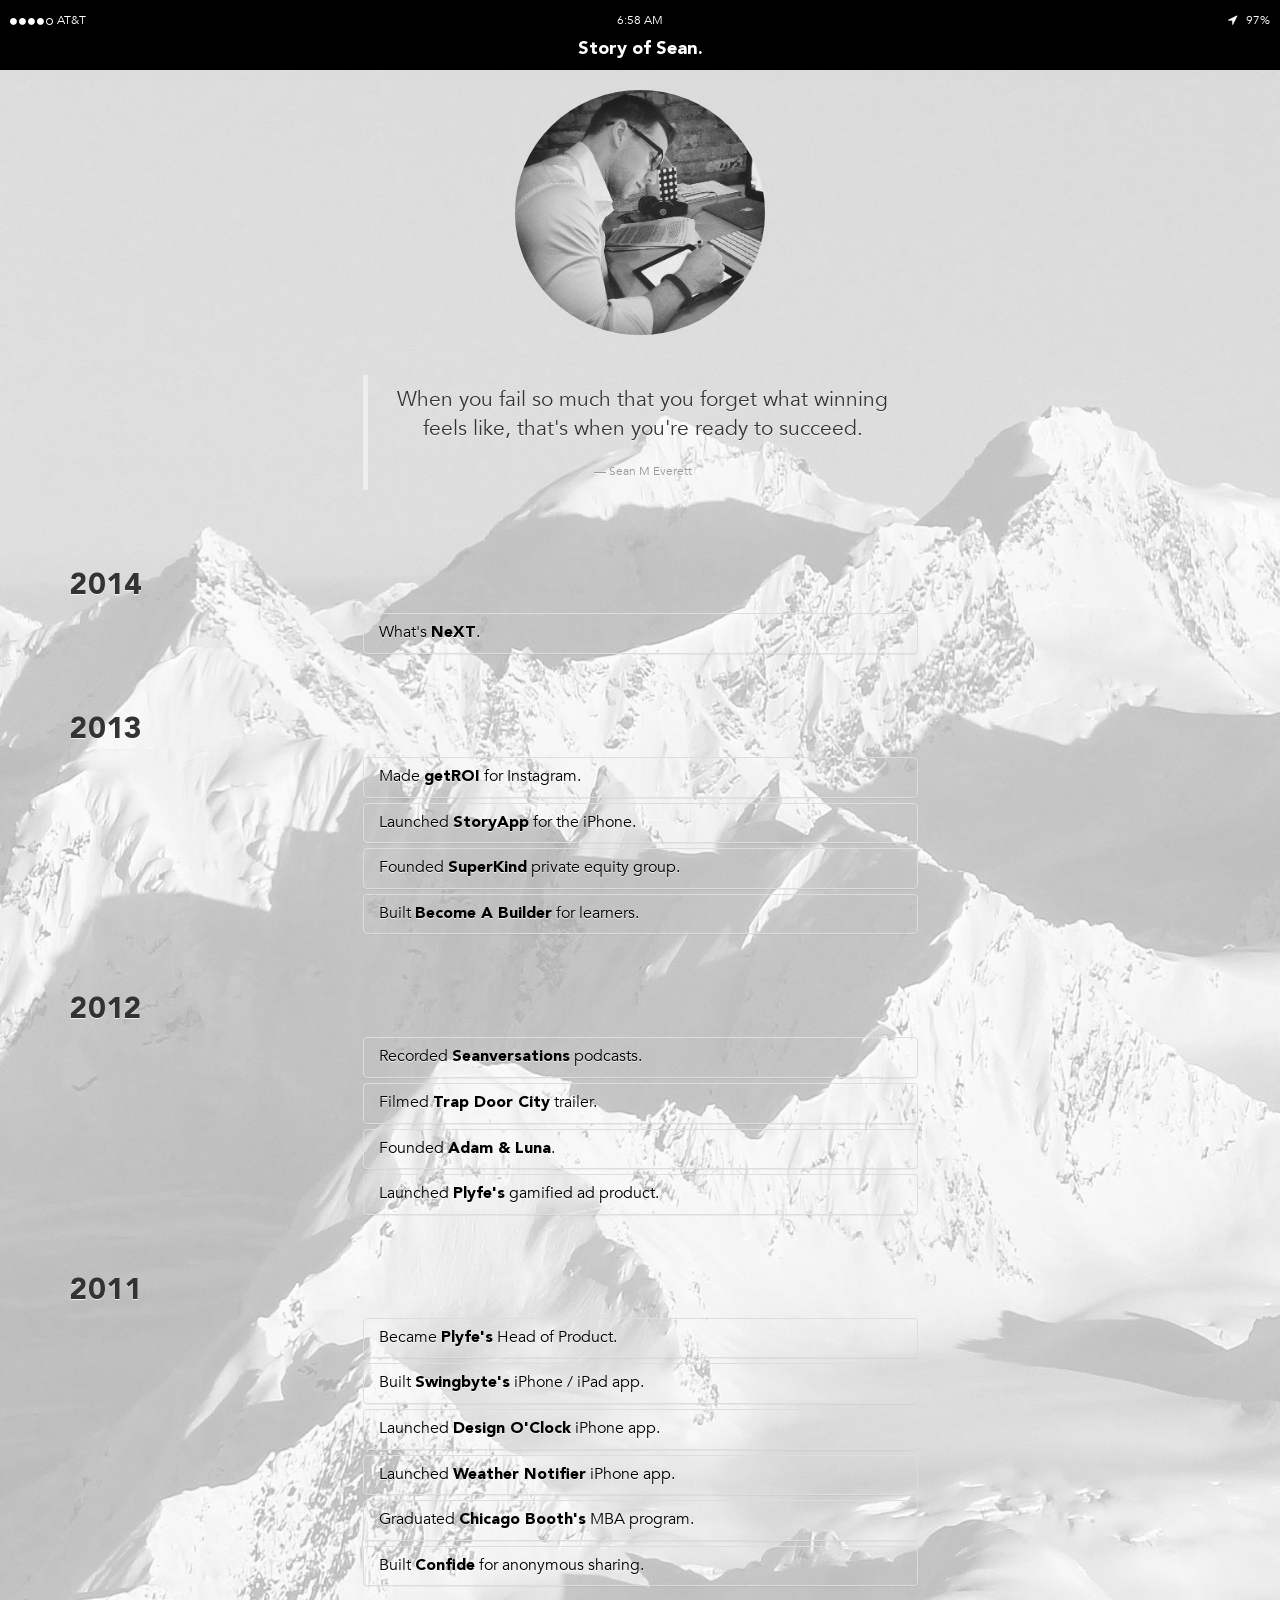
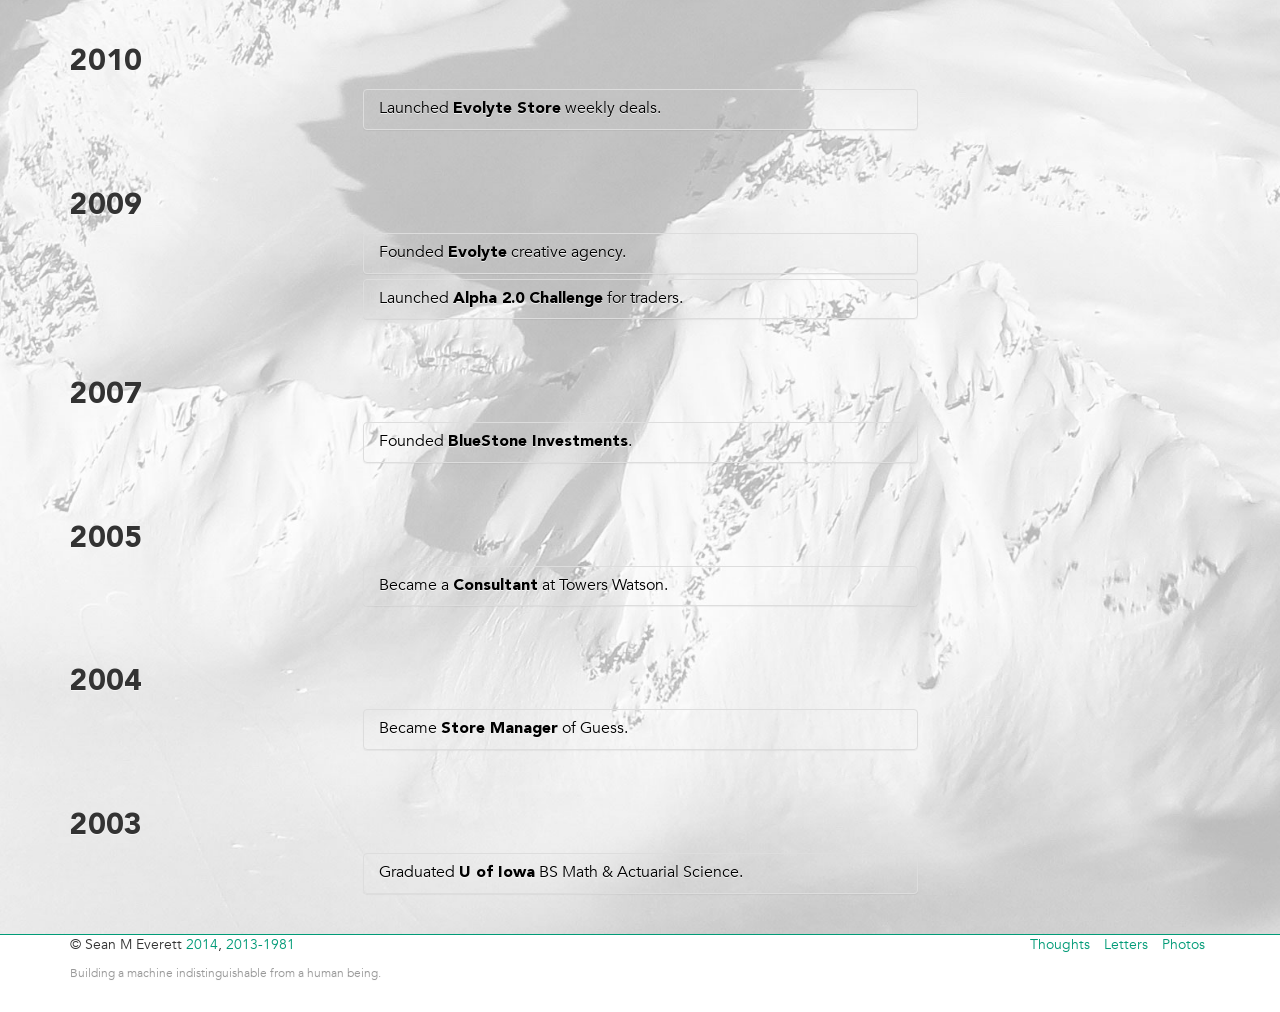
==== index.html @ 0ca2534e "removing status bar when viewed from phones" ====
<!DOCTYPE html>
<html lang="en">
  <head>
    <meta charset="utf-8">
    <meta http-equiv="X-UA-Compatible" content="IE=edge">
    <meta name="viewport" content="width=device-width, initial-scale=1.0">
    <meta name="description" content="Sean M Everett is a protector fighting for the equality of all living things, building a machine indistinguishable from a human being. More practically, he has founded 4 companies, built 4 iPhone apps, multiple web apps and is a user experienced-obsessed founder and product manager.">
    <meta name="author" content="Sean M Everett">
    <link rel="shortcut icon" href="ico/favicon.ico">

    <title>Sean M Everett | Building A Machine Indistinguishable From A Human Being</title>

    <!-- CSS
    ================================================== -->
    <link href="css/bootstrap.min.css" rel="stylesheet">
    <link href="css/seanmeverett.css" rel="stylesheet">
    <link href="css/font-awesome.min.css" rel="stylesheet">

    <!-- HTML5 shim and Respond.js IE8 support of HTML5 elements and media queries -->
    <!--[if lt IE 9]>
      <script src="https://oss.maxcdn.com/libs/html5shiv/3.7.0/html5shiv.js"></script>
      <script src="https://oss.maxcdn.com/libs/respond.js/1.3.0/respond.min.js"></script>
    <![endif]-->
  </head>

    <body onload="updateClock(); setInterval('updateClock()', 10000 )">
    <div class="background">

     <!-- STATUS BAR
      ================================================== -->
      <div class="hidden-xs status-bar">
        <div class="row">
          <div class="col-xs-4 text-left">
            <span class="tiny"><i class="fa fa-circle"></i> <i class="fa fa-circle"></i> <i class="fa fa-circle"></i> <i class="fa fa-circle"></i> <i class="fa fa-circle-o"></i></span> <span class="small">AT&T</span>
          </div>
          <div class="col-xs-4 text-center">
            <span id="clock" class="small">&nbsp;</span>
          </div>
          <div class="col-xs-4 text-right">
            <span class="small"><i class="fa fa-location-arrow"></i> &nbsp 97%</span>
          </div>
        </div>
        <div class="row">
          <div class="col-xs-12 text-center">
            <h4 class="heavy">Story of Sean.</h4>
          </div>
        </div>
      </div>


      <div class="container">


        <!-- CONTENT
        ================================================== -->
        <div class="hero">
          <div class="row">
            <div class="col-md-6 col-md-offset-3">
              <div class="text-center">
                <div class="pulse">
                  <img class="center img-circle" src="img/seanmeverett.jpg" width="250">
                </div>
                <br><br>
                <blockquote><p class="lead">When you fail so much that you forget what winning feels like, that's when you're ready to succeed.</p><small><cite title="Source Title">Sean M Everett</cite></small></blockquote>
              </div>  <!-- center -->
            </div>  <!-- col -->
          </div>  <!-- row -->
        </div>  <!-- hero -->

        <div class="row">
          <div class="col-md-12">
            <h2 class="heavy">2014</h2>
          </div>
          <div class="col-md-6 col-md-offset-3">
            <div class="panel-group" id="accordion">
              <div class="panel panel-default">
                <div class="panel-heading">
                  <h4 class="panel-title">
                    <a data-toggle="collapse" data-parent="#accordion" href="#2014-1">
                      What's <span class="heavy">NeXT</span>.
                    </a>
                  </h4>
                </div>
                <div id="2014-1" class="panel-collapse collapse">
                  <div class="panel-body">
                    <p>Stay tuned, the revolution just may be televised.</p>
                  </div>
                </div>
              </div>
            </div>  <!-- panel-group -->
          </div>  <!-- col -->
        </div>  <!-- row -->

        <br><br>

        <div class="row">
          <div class="col-md-12">
            <h2 class="heavy">2013</h2>
          </div>
          <div class="col-md-6 col-md-offset-3">
            <div class="panel-group" id="accordion">

              <div class="panel panel-default">
                <div class="panel-heading">
                  <h4 class="panel-title">
                    <a data-toggle="collapse" data-parent="#accordion" href="#2013-1">
                      Made <span class="heavy">getROI</span> for Instagram.
                    </a>
                  </h4>
                </div>
                <div id="2013-1" class="panel-collapse collapse">
                  <div class="panel-body">
                    <p>Based on Gary Vaynerchuck's marketing-in-context philosophy, use the power of Instagram to find customers for your product. Search one of your product's keywords to find potential customers with the same interests and chat them up in the comments.</p>
                    <p><a class="btn btn-primary" href="http://seanmeverett.com/getROI" role="button">Try getROI &raquo;</a></p>
                  </div>
                </div>  <!-- panel-collapse -->
              </div>  <!-- panel-default -->

              <div class="panel panel-default">
                <div class="panel-heading">
                  <h4 class="panel-title">
                    <a data-toggle="collapse" data-parent="#accordion" href="#2013-2">
                      Launched <span class="heavy">StoryApp</span> for the iPhone.
                    </a>
                  </h4>
                </div>
                <div id="2013-2" class="panel-collapse collapse">
                  <div class="panel-body">
                    <p>StoryApp's robotic wooden friend, Kiiy, records your voice over multiple photos and transforms them into an epic video. Kiiy understands your spoken words and your emotion from your tone of voice, automatically hashtagging your story with each word for it to be discovered by others.</p>
                    <p><a class="btn btn-primary" href="http://bit.ly/storyapp" role="button">Download StoryApp &raquo;</a></p>
                  </div>
                </div>  <!-- panel-collapse -->
              </div>  <!-- panel-default -->

              <div class="panel panel-default">
                <div class="panel-heading">
                  <h4 class="panel-title">
                    <a data-toggle="collapse" data-parent="#accordion" href="#2013-3">
                      Founded <span class="heavy">SuperKind</span> private equity group.
                    </a>
                  </h4>
                </div>
                <div id="2013-3" class="panel-collapse collapse">
                  <div class="panel-body">
                    <p>Act SuperKind and experience hope like it's the first time. A private equity group that scales traditionally unscalable businesses by adding technology, entertainment and marketing partnerships to our portfolio companies.</p>
                    <p><a class="btn btn-primary" href="http://superkindgroup.com" role="button">Act SuperKind &raquo;</a></p>
                  </div>
                </div>  <!-- panel-collapse -->
              </div>  <!-- panel-default -->

              <div class="panel panel-default">
                <div class="panel-heading">
                  <h4 class="panel-title">
                    <a data-toggle="collapse" data-parent="#accordion" href="#2013-4">
                      Built <span class="heavy">Become A Builder</span> for learners.
                    </a>
                  </h4>
                </div>
                <div id="2013-4" class="panel-collapse collapse">
                  <div class="panel-body">
                    <p>85-page eBook tutorial to build your idea into a product. I show you how to create the exact same thing that you see on the Become A Builder website. If we have the ability to learn, we have a responsibility to teach.</p>
                    <p><a class="btn btn-primary" href="http://becomeabuilder.com" role="button">Become A Builder &raquo;</a></p>
                  </div>
                </div>  <!-- panel-collapse -->
              </div>  <!-- panel-default -->
            </div>  <!-- panel-group -->
          </div>  <!-- col -->
        </div>  <!-- row -->

        <br><br>

        <div class="row">
          <div class="col-md-12">
            <h2 class="heavy">2012</h2>
          </div>
          <div class="col-md-6 col-md-offset-3">
            <div class="panel-group" id="accordion">
              <div class="panel panel-default">
                <div class="panel-heading">
                  <h4 class="panel-title">
                    <a data-toggle="collapse" data-parent="#accordion" href="#2012-0">
                      Recorded <span class="heavy">Seanversations</span> podcasts.
                    </a>
                  </h4>
                </div>
                <div id="2012-0" class="panel-collapse collapse">
                  <div class="panel-body">
                    <p>A weekly podcast series I recorded for iTunes.</p>
                    <p>Interesting People Interacting with an Intellectual Clown</p>
                    <p>DEFINITION</p>
                    <p>sean-ver-sa-tion | noun</p>
                    <p>a form of interactive, spontaneous communication between two or more people where one is following rules of etiquette and the other throws them out the clown car window</p>
                    <p><a class="btn btn-primary" href="/seanversations.html" role="button">Listen in &raquo;</a></p>
                  </div>
                </div>  <!-- panel-collapse -->
              </div>  <!-- panel-default -->

              <div class="panel panel-default">
                <div class="panel-heading">
                  <h4 class="panel-title">
                    <a data-toggle="collapse" data-parent="#accordion" href="#2012-1">
                      Filmed <span class="heavy">Trap Door City</span> trailer.
                    </a>
                  </h4>
                </div>
                <div id="2012-1" class="panel-collapse collapse">
                  <div class="panel-body">
                    <p>We rented out a hand-built castle in upstate New York, filming the live action trailer of Trap Door City. During Adam and Luna's epic journey, they build and use StoryApp's Kiiy to defeat the evil monster Rakasasha.</p>
                    <p>Currently in post-production digital animation, sound leveling, and color balancing, along with full script writing.</p>
                    <p><a class="btn btn-primary" href="mailto:sean@adamandluna.com" role="button">Contact for Details &raquo;</a></p>
                  </div>
                </div>  <!-- panel-collapse -->
              </div>  <!-- panel-default -->

              <div class="panel panel-default">
                <div class="panel-heading">
                  <h4 class="panel-title">
                    <a data-toggle="collapse" data-parent="#accordion" href="#2012-2">
                      Founded <span class="heavy">Adam & Luna</span>.
                    </a>
                  </h4>
                </div>
                <div id="2012-2" class="panel-collapse collapse">
                  <div class="panel-body">
                    <p>We built a family, not a company, including an Ice Age Story Artist, Disney Concept Artist, Carnegie Mellon Robotics Engineer, Badgeville Engineer, and a Wal-Mart Actuary. Our goal is to build incredible products for everyday people with a unifying story at its soul.</p>
                    <p>Software + Hardware + Story</p>
                    <p><a class="btn btn-primary" href="http://adamandluna.com" role="button">Meet Adam & Luna &raquo;</a></p>
                  </div>
                </div>  <!-- panel-collapse -->
              </div>  <!-- panel-default -->

              <div class="panel panel-default">
                <div class="panel-heading">
                  <h4 class="panel-title">
                    <a data-toggle="collapse" data-parent="#accordion" href="#2012-3">
                      Launched <span class="heavy">Plyfe's</span> gamified ad product.
                    </a>
                  </h4>
                </div>
                <div id="2012-3" class="panel-collapse collapse">
                  <div class="panel-body">
                    <p>The place I first met the cofounder of Adam & Luna, we were a $1 million VC-backed web app that gave you points for your social media activity. The points were redeemed for real-world partner prizes like Louis Vuitton, Louboutins, and NYC Broadway Experience.</p>
                    <p><a class="btn btn-primary" href="http://plyfe.com" role="button">Visit Plyfe &raquo;</a></p>
                  </div>
                </div>  <!-- panel-collapse -->
              </div>  <!-- panel-default -->
            </div>  <!-- panel-group -->
          </div>  <!-- col -->
        </div>  <!-- row -->

        <br><br>

        <div class="row">
          <div class="col-md-12">
            <h2 class="heavy">2011</h2>
          </div>
          <div class="col-md-6 col-md-offset-3">
            <div class="panel-group" id="accordion">
              <div class="panel panel-default">
                <div class="panel-heading">
                  <h4 class="panel-title">
                    <a data-toggle="collapse" data-parent="#accordion" href="#2011-1">
                      Became <span class="heavy">Plyfe's</span> Head of Product.
                    </a>
                  </h4>
                </div>
                <div id="2011-1" class="panel-collapse collapse">
                  <div class="panel-body">
                    <p>I was charged with taking the alpha product and getting it ready for consumer lauch, then iterating on the product to make it more fun and engaging.</p>
                    <p>Plyfe gave you points for your social media activity. Perform challenges, earn points and raffle tickets, level up, unlock boosts, and win real world prizes and vacations.</p>
                    <p>We had over 50,000 users one month after launch earning more than 210 million points.</p>
                    <p><a class="btn btn-primary" href="http://plyfe.com" role="button">Gamify Your Company &raquo;</a></p>
                  </div>
                </div>  <!-- panel-collapse -->
              </div>  <!-- panel-default -->

              <div class="panel panel-default">
                <div class="panel-heading">
                  <h4 class="panel-title">
                    <a data-toggle="collapse" data-parent="#accordion" href="#2011-2">
                      Built <span class="heavy">Swingbyte's</span> iPhone / iPad app.
                    </a>
                  </h4>
                </div>
                <div id="2011-2" class="panel-collapse collapse">
                  <div class="panel-body">
                    <p>One of my friends was working with Russian missile scientists (you can't make this stuff up) to build a golf swing tracking app. They needed help designing and building the iPhone / iPad portion of their product and called me in to help.</p>
                    <p>It was a hardware + software play and was recently featured in <a href="http://uncrate.com/stuff/swingbyte/">Uncrate</a> and many other publications.</p>
                    <p><a class="btn btn-primary" href="http://www.swingbyte.com" role="button">Visit Swingbyte &raquo;</a></p>
                  </div>
                </div>  <!-- panel-collapse -->
              </div>  <!-- panel-default -->

              <div class="panel panel-default">
                <div class="panel-heading">
                  <h4 class="panel-title">
                    <a data-toggle="collapse" data-parent="#accordion" href="#2011-3">
                      Launched <span class="heavy">Design O'Clock</span> iPhone app.
                    </a>
                  </h4>
                </div>
                <div id="2011-3" class="panel-collapse collapse">
                  <div class="panel-body">
                    <p>Digital clocks are boring, so get creative. Dock your iPhone with a gorgeous Design O'Clock and spice things up.</p>
                    <p>And if one clock just isn't enough, shop the built-in Clock Shop for custom-designed themes or suggest your own. We just might build it.</p>
                    <p><a class="btn btn-primary" href="http://designoclockapp.com/" role="button">Get Design O'Clock for Free &raquo;</a></p>
                  </div>
                </div>  <!-- panel-collapse -->
              </div>  <!-- panel-default -->

              <div class="panel panel-default">
                <div class="panel-heading">
                  <h4 class="panel-title">
                    <a data-toggle="collapse" data-parent="#accordion" href="#2011-4">
                      Launched <span class="heavy">Weather Notifier</span> iPhone app.
                    </a>
                  </h4>
                </div>
                <div id="2011-4" class="panel-collapse collapse">
                  <div class="panel-body">
                    <p>When we wake up we've got a million messages, need to get ready for work, and grab some breakfast before leaving the house. The last thing we want to do is open yet another app and wait for the weather to load.</p>
                    <p>So, we built Weather Notifier iPhone app to send you push notifications with the day's forecast.</p>
                    <p><a class="btn btn-primary" href="http://weathernotifierapp.com" role="button">Get Weather Notifications &raquo;</a></p>
                  </div>
                </div>  <!-- panel-collapse -->
              </div>  <!-- panel-default -->

              <div class="panel panel-default">
                <div class="panel-heading">
                  <h4 class="panel-title">
                    <a data-toggle="collapse" data-parent="#accordion" href="#2011-5">
                      Graduated <span class="heavy">Chicago Booth's</span> MBA program.
                    </a>
                  </h4>
                </div>
                <div id="2011-5" class="panel-collapse collapse">
                  <div class="panel-body">
                    <p>Ranked the #1 business school in the country by Business Week in consecutive years, I completed an entire MBA curriculum in a record 2.5 years. I took classes during nights and weekends while working on a Fortune 1000 merger integration effort, running a startup and launching multiple digital products.</p>
                    <p>My concentrations were in Entrepreneurship, Marketing, and Finance, but extending my knowledge of pricing theory, consumer behavior, and commercializing innovation was my main goal.</p>
                    <p><a class="btn btn-primary" href="http://www.chicagobooth.edu" role="button">Learn About Booth &raquo;</a></p>
                  </div>
                </div>  <!-- panel-collapse -->
              </div>  <!-- panel-default -->

              <div class="panel panel-default">
                <div class="panel-heading">
                  <h4 class="panel-title">
                    <a data-toggle="collapse" data-parent="#accordion" href="#2011-6">
                      Built <span class="heavy">Confide</span> for anonymous sharing.
                    </a>
                  </h4>
                </div>
                <div id="2011-6" class="panel-collapse collapse">
                  <div class="panel-body">
                    <p>I saw everyday people expressing their joys and pains on Facebook and Twitter, but I felt that there was something much deeper that people wanted to express but couldn't in a public forum.</p>
                    <p>So I built Confide to be an outlet for that. In the first week people posted about rape, sexual molestation, racism, relationship problems, and suicide.</p>
                    <p>I found out two years later that my mom had used this platform to potentially save a life. And that's the moment I realized what my life's work was. To build human things that help people.</p>
                    <p><a class="btn btn-primary" href="http://confideapp.com" role="button">Confide Anonymously &raquo;</a></p>
                  </div>
                </div>  <!-- panel-collapse -->
              </div>  <!-- panel-default -->
            </div>  <!-- panel-group -->
          </div>  <!-- col -->
        </div>  <!-- row -->

        <br><br>

        <div class="row">
          <div class="col-md-12">
            <h2 class="heavy">2010</h2>
          </div>
          <div class="col-md-6 col-md-offset-3">
            <div class="panel-group" id="accordion">
              <div class="panel panel-default">
                <div class="panel-heading">
                  <h4 class="panel-title">
                    <a data-toggle="collapse" data-parent="#accordion" href="#2010-1">
                      Launched <span class="heavy">Evolyte Store</span> weekly deals.
                    </a>
                  </h4>
                </div>
                <div id="2010-1" class="panel-collapse collapse">
                  <div class="panel-body">
                    <p>We negotiated a deal with Apple's wholesale distributor to offer us discounted iPads, MacBooks, and iPods for the 2010 holiday shopping season.</p>
                    <p>We offered 1 deeply discounted Apple product per week and made $30,000 in reserved sales without any money spent on marketing.</p>
                    <p>We were written about in various technology and Apple-related blogs.</p>
                    <p>The store closed down after the holidays.</p>
                  </div>
                </div>  <!-- panel-collapse -->
              </div>  <!-- panel-default -->
            </div>  <!-- panel-group -->
          </div>  <!-- col -->
        </div>  <!-- row -->

        <br><br>

        <div class="row">
          <div class="col-md-12">
            <h2 class="heavy">2009</h2>
          </div>
          <div class="col-md-6 col-md-offset-3">
            <div class="panel-group" id="accordion">
              <div class="panel panel-default">
                <div class="panel-heading">
                  <h4 class="panel-title">
                    <a data-toggle="collapse" data-parent="#accordion" href="#2009-1">
                      Founded <span class="heavy">Evolyte</span> creative agency.
                    </a>
                  </h4>
                </div>
                <div id="2009-1" class="panel-collapse collapse">
                  <div class="panel-body">
                    <p>We built apps to save time or make time fly. Our socially awkward social media savants turned work into playtime.</p>
                    <p>We concepted, designed, and engineered websites, animations, web apps and mobile apps for ourselves and brand name clients.</p>
                    <p>Our clients ranged from $1 billion companies to professional athletes to new startups.</p>
                    <p><a class="btn btn-primary" href="http://evolyte.com" role="button">Visit Evolyte &raquo;</a></p>
                  </div>
                </div>  <!-- panel-collapse -->
              </div>  <!-- panel-default -->

              <div class="panel panel-default">
                <div class="panel-heading">
                  <h4 class="panel-title">
                    <a data-toggle="collapse" data-parent="#accordion" href="#2009-2">
                      Launched <span class="heavy">Alpha 2.0 Challenge</span> for traders.
                    </a>
                  </h4>
                </div>
                <div id="2009-2" class="panel-collapse collapse">
                  <div class="panel-body">
                    <p>The Alpha 2.0 Challenge pitted financial engineering experts against each other to develop the most profitable high-frequency trading algorithms. The winner was able to use our capital and infrastructure to run the algorithms.</p>
                    <p><a class="btn btn-primary" href="http://bluestoneinvestment.com/" role="button">Visit BlueStone Investments &raquo;</a></p>
                  </div>
                </div>  <!-- panel-collapse -->
              </div>  <!-- panel-default -->
            </div>  <!-- panel-group -->
          </div>  <!-- col -->
        </div>  <!-- row -->

        <br><br>

        <div class="row">
          <div class="col-md-12">
            <h2 class="heavy">2007</h2>
          </div>
          <div class="col-md-6 col-md-offset-3">
            <div class="panel-group" id="accordion">
              <div class="panel panel-default">
                <div class="panel-heading">
                  <h4 class="panel-title">
                    <a data-toggle="collapse" data-parent="#accordion" href="#2007-1">
                      Founded <span class="heavy">BlueStone Investments</span>.
                    </a>
                  </h4>
                </div>
                <div id="2007-1" class="panel-collapse collapse">
                  <div class="panel-body">
                    <p>A high-frequency algorithmic trading firm, we raised capital, traded our own internal algorithms, were colocated on the NASDAQ and ran on AWS as one of their first users.</p>
                    <p>In one of the worst markets since the Great Depression, our return was +43% to the market benchmark.</p>
                    <p><a class="btn btn-primary" href="http://bluestoneinvestment.com/" role="button">Visit BlueStone Investments &raquo;</a></p>
                  </div>
                </div>  <!-- panel-collapse -->
              </div>  <!-- panel-default -->
            </div>  <!-- panel-group -->
          </div>  <!-- col -->
        </div>  <!-- row -->

        <br><br>

        <div class="row">
          <div class="col-md-12">
            <h2 class="heavy">2005</h2>
          </div>
          <div class="col-md-6 col-md-offset-3">
            <div class="panel-group" id="accordion">
              <div class="panel panel-default">
                <div class="panel-heading">
                  <h4 class="panel-title">
                    <a data-toggle="collapse" data-parent="#accordion" href="#2005-1">
                      Became a <span class="heavy">Consultant</span> at Towers Watson.
                    </a>
                  </h4>
                </div>
                <div id="2005-1" class="panel-collapse collapse">
                  <div class="panel-body">
                    <p>One of the fastest promoted people in the company's history, I went from Analyst to Consultant in 3 years. As one of 10 people in a 10,000-person company, I was given the Chairman's Award for excellence in work quality and client relationships.</p>
                    <p>As an incentive design consultant I worked for and presented to the Boards of Wal-Mart, RadioShack, The Container Store, AT&T, SBC, Cingular Wireless, National City, Citizens Replublic Bancorp and Goldman Sachs to develop reward programs that gamified organizational compensation and performance management systems.
                    <p><a class="btn btn-primary" href="http://www.towerswatson.com" role="button">Visit Towers Watson &raquo;</a></p>
                  </div>
                </div>  <!-- panel-collapse -->
              </div>  <!-- panel-default -->
            </div>  <!-- panel-group -->
          </div>  <!-- col -->
        </div>  <!-- row -->

        <br><br>

        <div class="row">
          <div class="col-md-12">
            <h2 class="heavy">2004</h2>
          </div>
          <div class="col-md-6 col-md-offset-3">
            <div class="panel-group" id="accordion">
              <div class="panel panel-default">
                <div class="panel-heading">
                  <h4 class="panel-title">
                    <a data-toggle="collapse" data-parent="#accordion" href="#2004-1">
                      Became <span class="heavy">Store Manager</span> of Guess.
                    </a>
                  </h4>
                </div>
                <div id="2004-1" class="panel-collapse collapse">
                  <div class="panel-body">
                    <p>After 9/11 destroyed the economy, I was left to fall back on what I knew best:  retail.</p>
                    <p>Managed P&L for a $5 million, 30-person team, increased fiscal 2004 revenue (+25%, 9th in the company), and net income (+319%) from prior fiscal year, reduced payroll 14% from budget, amplified men’s department total sales to 12th in company from 96th.</p>
                    <p>As a result, we were nominated as one of 3 out of 350 stores for Store of the Year award.</p>
                    <p><a class="btn btn-primary" href="http://www.guess.com" role="button">Shop at Guess &raquo;</a></p>
                  </div>
                </div>  <!-- panel-collapse -->
              </div>  <!-- panel-default -->
            </div>  <!-- panel-group -->
          </div>  <!-- col -->
        </div>  <!-- row -->

        <br><br>

        <div class="row">
          <div class="col-md-12">
            <h2 class="heavy">2003</h2>
          </div>
          <div class="col-md-6 col-md-offset-3">
            <div class="panel-group" id="accordion">
              <div class="panel panel-default">
                <div class="panel-heading">
                  <h4 class="panel-title">
                    <a data-toggle="collapse" data-parent="#accordion" href="#2003-1">
                      Graduated <span class="heavy">U of Iowa</span> BS Math & Actuarial Science.
                    </a>
                  </h4>
                </div>
                <div id="2003-1" class="panel-collapse collapse">
                  <div class="panel-body">
                    <p>Born and raised in Iowa, I transformed the work ethic my parents taught me into academic excellence, studying Mathematics & Actuarial Science at the University of Iowa.</p>
                    <p>I passed two Actuarial professional examinations, had two internships with PwC during college and was recruited by the biggest names in the Insurance and Pension industries.</p>
                    <p><a class="btn btn-primary" href="http://www.math.uiowa.edu/" role="button">Math at Iowa &raquo;</a></p>
                  </div>
                </div>  <!-- panel-collapse -->
              </div>  <!-- panel-default -->
            </div>  <!-- panel-group -->
          </div>  <!-- col -->
        </div>  <!-- row -->

      </div> <!-- /container -->
      <br><br>
    </div>  <!-- background -->


    <!-- FOOTER
    ================================================== -->
    <div class="container">
      <div class="footer">
        <div class="hidden-xs">
          <div class="row">
            <div class="col-xs-4">
              <p>© Sean M Everett <a href="/">2014</a>, <a href="/2013">2013-1981</a></p>
              <p class="small text-muted">Building a machine indistinguishable from a human being.</p>
            </div>
            <div class="col-xs-4 col-xs-offset-4">
              <div class="pull-right">
                <ul class="list-inline">
                <li><a href="http://twitter.com/seanmeverett">Thoughts</a></li>
                <li><a href="http://seanmeverett.quora.com">Letters</a></li>
                <li><a href="http://instagram.com/seanmeverett">Photos</a></li>
              </ul>
              </div>
            </div>  <!-- col -->
          </div>  <!-- row -->
        </div>  <!-- hidden-xs -->
        <div class="visible-xs">
          <div class="row">
            <div class="col-xs-12">
              <p>© Sean M Everett <a href="/">2014</a>, <a href="/2013">2013-1981</a></p>
              <ul class="list-inline">
                <li><a href="http://twitter.com/seanmeverett">Thoughts</a></li>
                <li><a href="http://seanmeverett.quora.com">Letters</a></li>
                <li><a href="http://instagram.com/seanmeverett">Photos</a></li>
              </ul>
              <p class="small text-muted">Building a machine indistinguishable from a human being.</p>
            </div>  <!-- col -->
          </div>  <!-- row -->
        </div>  <!-- visible-xs -->
      </div>  <!-- footer -->
    </div> <!-- /container -->


    <!-- JAVASCRIPT
    ================================================== -->
    <script src="https://code.jquery.com/jquery-1.10.2.min.js"></script>
    <script src="js/bootstrap.min.js"></script>
    <script src="js/clock.js"></script>
      <script type="text/javascript">
        var _gaq = _gaq || [];
        _gaq.push(['_setAccount', 'UA-12151040-1']);
        _gaq.push(['_trackPageview']);

        (function() {
          var ga = document.createElement('script'); ga.type = 'text/javascript'; ga.async = true;
          ga.src = ('https:' == document.location.protocol ? 'https://ssl' : 'http://www') + '.google-analytics.com/ga.js';
          var s = document.getElementsByTagName('script')[0]; s.parentNode.insertBefore(ga, s);
        })();
      </script>
  </body>
</html>
---- css/seanmeverett.css ----
body {
  padding-bottom: 20px;
  font-family: 'Avenir-Book', sans-serif;
  text-shadow: 0px 1px 0px rgba(250, 250, 250, 0.8);
}
@font-face {
  font-family: 'Avenir-Book';
  src: url('fonts/avenir.eot');
  src: url('fonts/avenir.eot?#iefix') format('embedded-opentype'),
       url('fonts/avenir.woff') format('woff'),
       url('fonts/avenir.ttf') format('truetype'),
       url('fonts/avenir.svg#avenir') format('svg');
     font-weight: normal;
     font-style: normal;
}
@font-face {
  font-family: 'Avenir-Black';
  src: url('fonts/avenirblack.eot');
  src: url('fonts/avenirblack.eot?#iefix') format('embedded-opentype'),
       url('fonts/avenirblack.woff') format('woff'),
     url('fonts/avenirblack.ttf') format('truetype'),
       url('fonts/avenirblack.svg#avenirblack') format('svg');
       font-weight: normal;
       font-style: normal;
}
.heavy {
  font-family: 'Avenir-Black', sans-serif;
}
.tiny {
  font-size: 8px;
}
h1,
h2,
h3,
h4,
h5,
h6,
.h1,
.h2,
.h3,
.h4,
.h5,
.h6 {
  font-family: 'Avenir-Book', sans-serif;
}
a {
  color: #009b77;
  text-decoration: none;
}
a:hover {
  color: #009b77;
  text-decoration: none;
}
.background {
  background-image: url("../img/bg.jpg");
  background-repeat: no-repeat;
  background-position: center center;
  -webkit-background-size: cover;
  -moz-background-size: cover;
  -o-background-size: cover;
  background-size: cover;
  border-bottom: 1px solid #009b77;
}
.status-bar {
  padding: 10px;
  color: #ffffff;
  text-shadow: none;
  background-color: #000000;
  height: 70px;
  position: fixed;
  right: 0;
  left: 0;
  z-index: 9999;
}
.hero {
  padding-top: 90px;
  padding-bottom: 40px;
}
.panel {
  background-color: transparent;
}
.panel-default>.panel-heading {
  color: #000000;
  background-color: transparent;
  border-color: #ffffff;
}
.btn-primary {
  color: #000000;
  background-color: transparent;
  border-color: #ffffff;
  text-shadow: none;
}
.btn-primary:hover,
.btn-primary:focus,
.btn-primary:active,
.btn-primary.active,
.open .dropdown-toggle.btn-primary {
  color: #ffffff;
  background-color: #009b77;
  border-color: #ffffff;
}
.pulse {
  -webkit-animation: pulse 4000ms linear;
  -moz-animation: pulse 4000ms linear;
  animation: pulse 4000ms linear;
  -webkit-animation-iteration-count: infinite;
  -moz-animation-iteration-count: infinite;
  animation-iteration-count: infinite;

}
@-moz-keyframes pulse {
  0% { -moz-transform: scale(1); }
  30% { -moz-transform: scale(1); }
  40% { -moz-transform: scale(1.08); }
  50% { -moz-transform: scale(1); }
  60% { -moz-transform: scale(1); }
  70% { -moz-transform: scale(1.05); }
  80% { -moz-transform: scale(1); }
  100% { -moz-transform: scale(1); }
}
@-webkit-keyframes "pulse" {
  0% { -webkit-transform: scale(1); }
  10% { -webkit-transform: scale(1.01); }
  20% { -webkit-transform: scale(1.02); }
  30% { -webkit-transform: scale(1.03); }
  40% { -webkit-transform: scale(1.04); }
  50% { -webkit-transform: scale(1.04); }
  60% { -webkit-transform: scale(1.01); }
  70% { -webkit-transform: scale(1); }
  80% { -webkit-transform: scale(1); }
  100% { -webkit-transform: scale(1); }
}
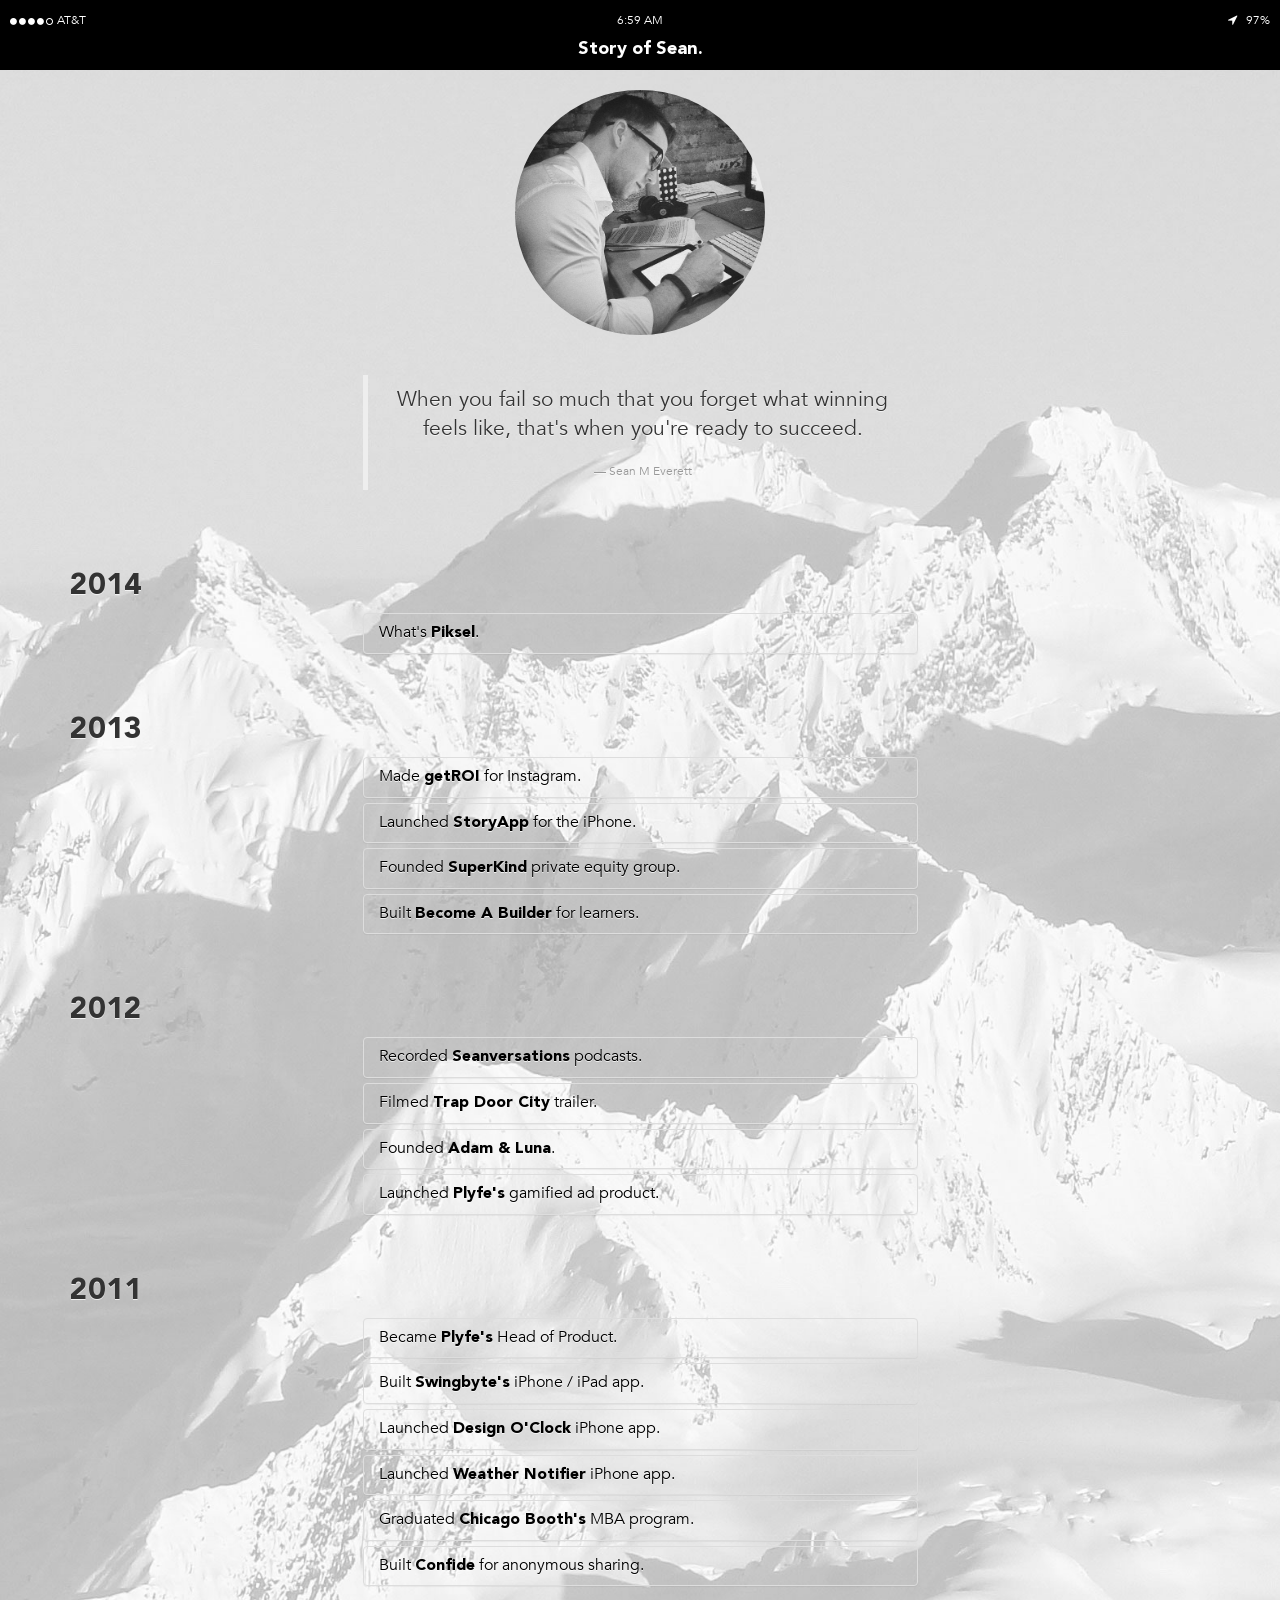
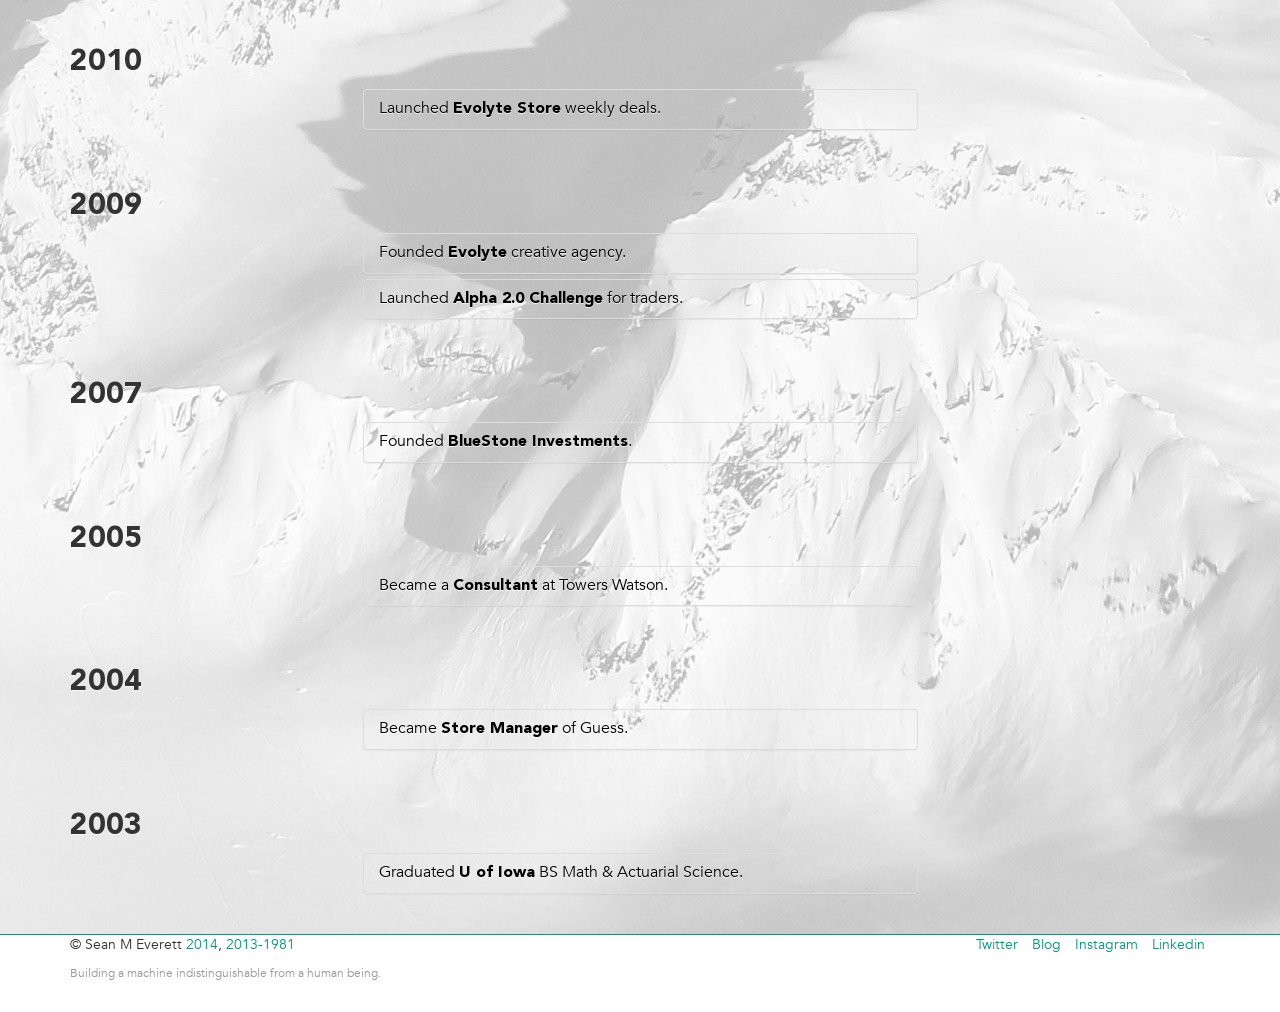
==== commit 8762ce14: "updating after hacker to include piksel and linkedin in footer" ====
--- a/index.html
+++ b/index.html
@@ -77,7 +77,7 @@
                 <div class="panel-heading">
                   <h4 class="panel-title">
                     <a data-toggle="collapse" data-parent="#accordion" href="#2014-1">
-                      What's <span class="heavy">NeXT</span>.
+                      What's <span class="heavy">Piksel</span>.
                     </a>
                   </h4>
                 </div>
@@ -568,9 +568,10 @@
             <div class="col-xs-4 col-xs-offset-4">
               <div class="pull-right">
                 <ul class="list-inline">
-                <li><a href="http://twitter.com/seanmeverett">Thoughts</a></li>
-                <li><a href="http://seanmeverett.quora.com">Letters</a></li>
-                <li><a href="http://instagram.com/seanmeverett">Photos</a></li>
+                <li><a href="http://twitter.com/seanmeverett">Twitter</a></li>
+                <li><a href="http://seanmeverett.quora.com">Blog</a></li>
+                <li><a href="http://instagram.com/seanmeverett">Instagram</a></li>
+                <li><a href="https://www.linkedin.com/in/seanmeverett">Linkedin</a></li>
               </ul>
               </div>
             </div>  <!-- col -->
@@ -579,11 +580,12 @@
         <div class="visible-xs">
           <div class="row">
             <div class="col-xs-12">
-              <p>© Sean M Everett <a href="/">2014</a>, <a href="/2013">2013-1981</a></p>
+              <p>© Sean M Everett <a href="/">2014-2015</a>, <a href="/2013">2013-1981</a></p>
               <ul class="list-inline">
-                <li><a href="http://twitter.com/seanmeverett">Thoughts</a></li>
-                <li><a href="http://seanmeverett.quora.com">Letters</a></li>
-                <li><a href="http://instagram.com/seanmeverett">Photos</a></li>
+                <li><a href="http://twitter.com/seanmeverett">Twitter</a></li>
+                <li><a href="http://seanmeverett.quora.com">Blog</a></li>
+                <li><a href="http://instagram.com/seanmeverett">Instagram</a></li>
+                <li><a href="https://www.linkedin.com/in/seanmeverett">Linkedin</a></li>
               </ul>
               <p class="small text-muted">Building a machine indistinguishable from a human being.</p>
             </div>  <!-- col -->
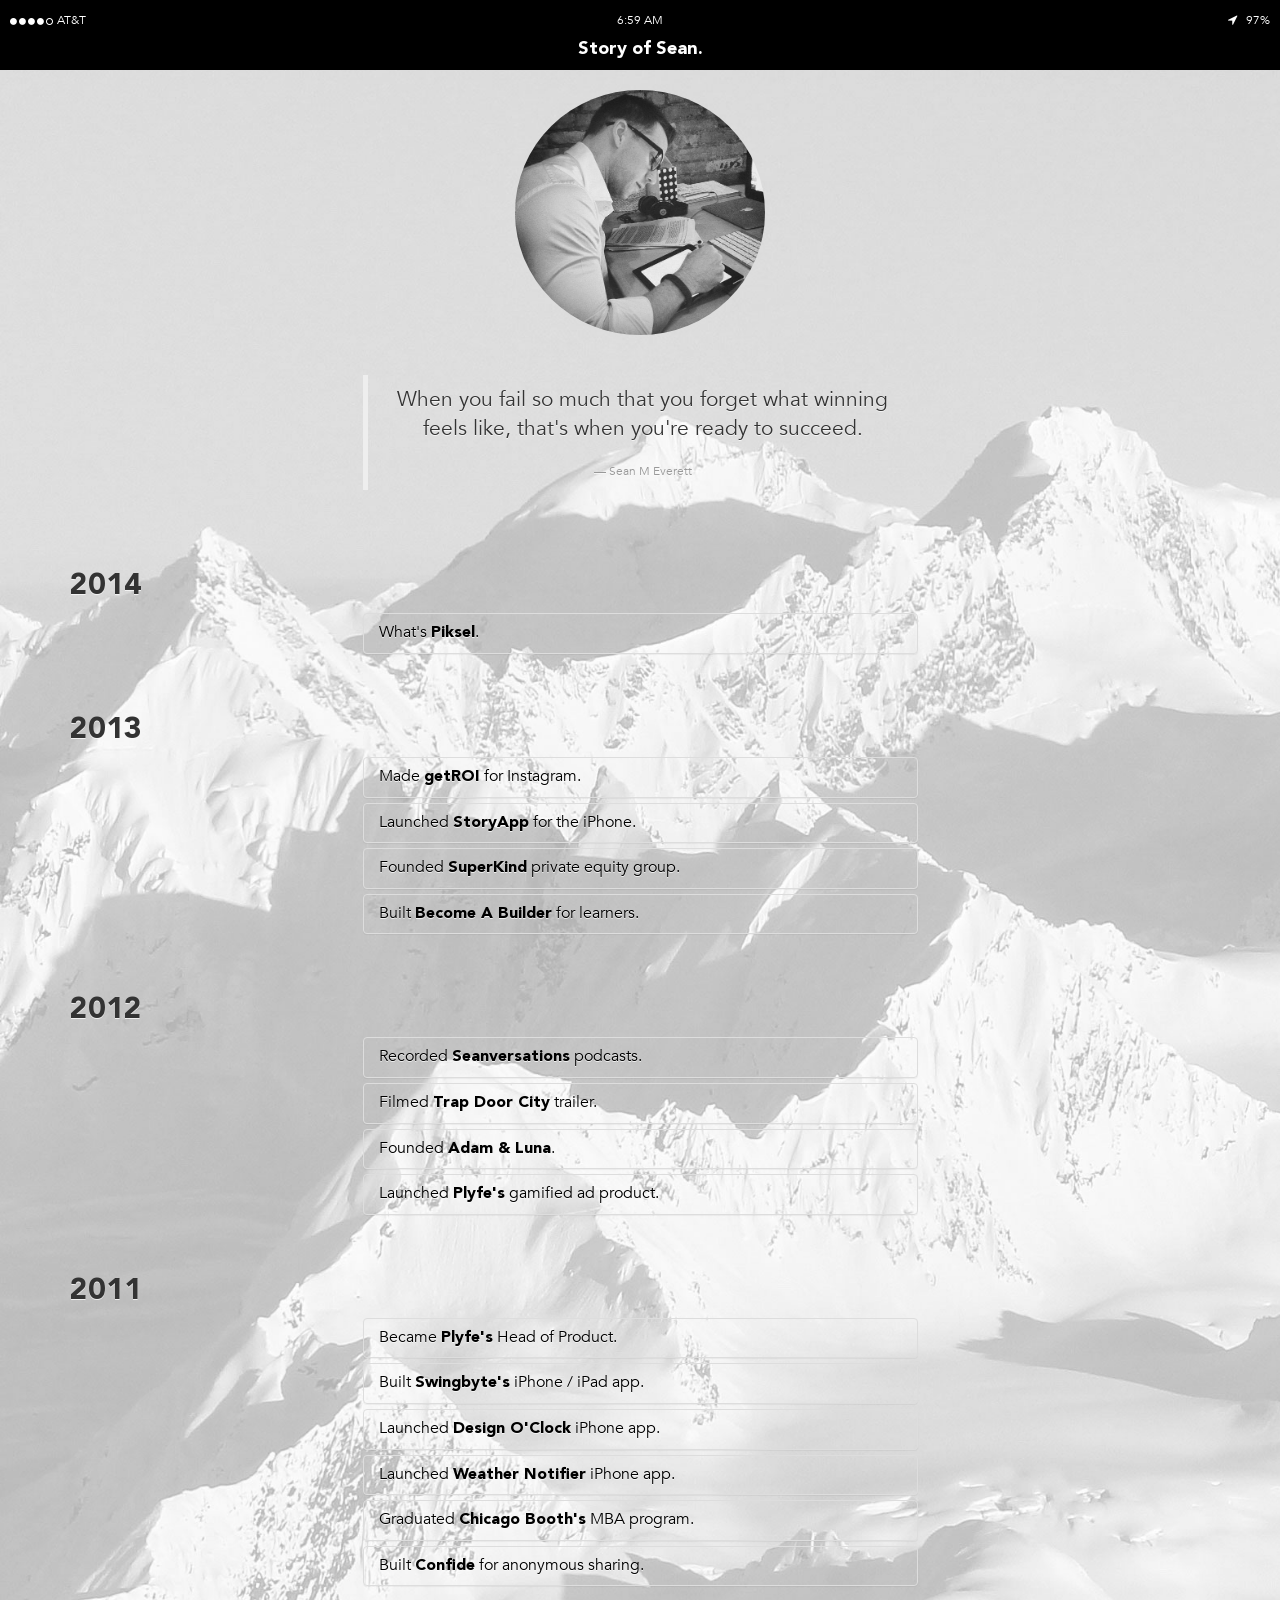
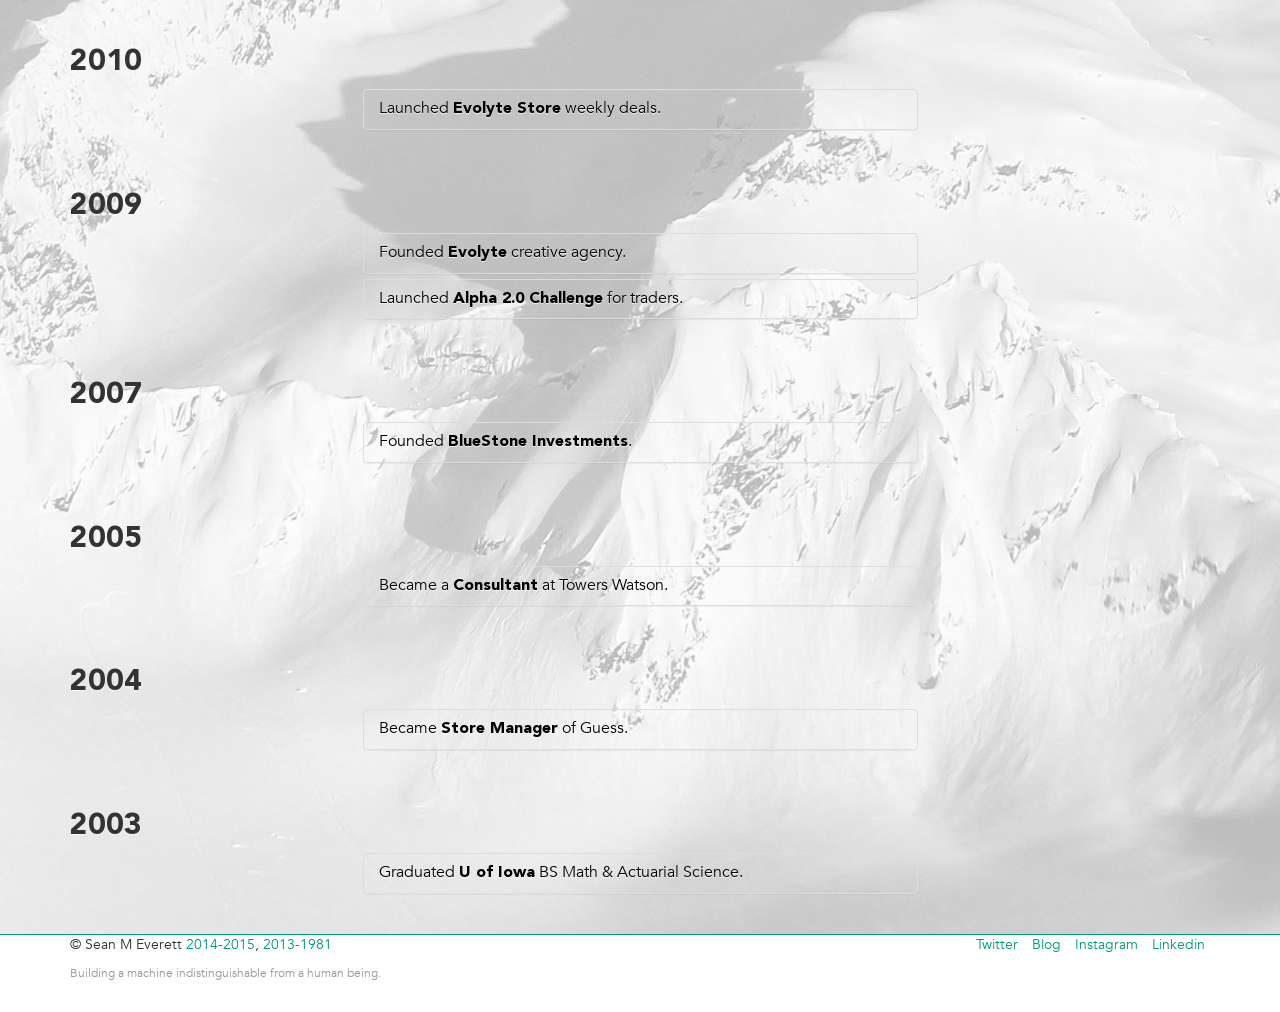
==== commit 28981881: "adding piksel data" ====
--- a/index.html
+++ b/index.html
@@ -83,7 +83,20 @@
                 </div>
                 <div id="2014-1" class="panel-collapse collapse">
                   <div class="panel-body">
-                    <p>Stay tuned, the revolution just may be televised.</p>
+                    <p>Managing Piksel's Digital Enterprise Video Platform. Ingest videos or stream live, transcode or encode them on the fly, syndicate to social networks, digital signage, iPhone and Android apps, the web, 24x7 Linear channels, Roku home TVs, and the web. Then measure viewing behavior through multiple analytics integrations and monetize them through VAST-compliant pre-, mid-, post-roll ads or subscriptions. Build on top of our Video Platform with world-class new 5.0 RESTful APIs or if you're a novice, read through our searchable and shiny new online help portal.</p>
+                      <ul>
+                          <li>375 million video views per month</li>
+                          <li>4.25 million live and on demand video minutes served per month</li>
+                          <li>Over 40,000 live events annually</li>
+                          <li>White labelers, resellers, and channel partners</li>
+                          <li>Hundreds of features</li>
+                          <li>Newly implemented "infinite" roll video ad management, google analytics and weekly insight emails
+                          <li>United States Patent Application No. 62/073,785 ("Personalized Channel"), filed October 31, 2014</li>
+                          <li>United States Patent Application No. 62/175,878 ("Media Streaming" for live events from a mobile phone), filed June 15, 2015</li>
+                          <li>Reduced churn by half from FY14 to FY15</li>
+                      </ul>
+                      <p>Also check out our video portal "Hive" product for MCNs (multi-channel networks) launched with Endemol, one of the US's biggest producer of TV shows:  http://www.piksel.com/pressroom/endemol-beyond-usa-and-piksel-launch-new-over-the-top-platform-getbeyond-us/</p>
+                      <p>Or more about me here:  http://www.piksel.com/bio/sean-everett/</p>
                   </div>
                 </div>
               </div>
@@ -562,7 +575,7 @@
         <div class="hidden-xs">
           <div class="row">
             <div class="col-xs-4">
-              <p>© Sean M Everett <a href="/">2014</a>, <a href="/2013">2013-1981</a></p>
+              <p>© Sean M Everett <a href="/">2014-2015</a>, <a href="/2013">2013-1981</a></p>
               <p class="small text-muted">Building a machine indistinguishable from a human being.</p>
             </div>
             <div class="col-xs-4 col-xs-offset-4">
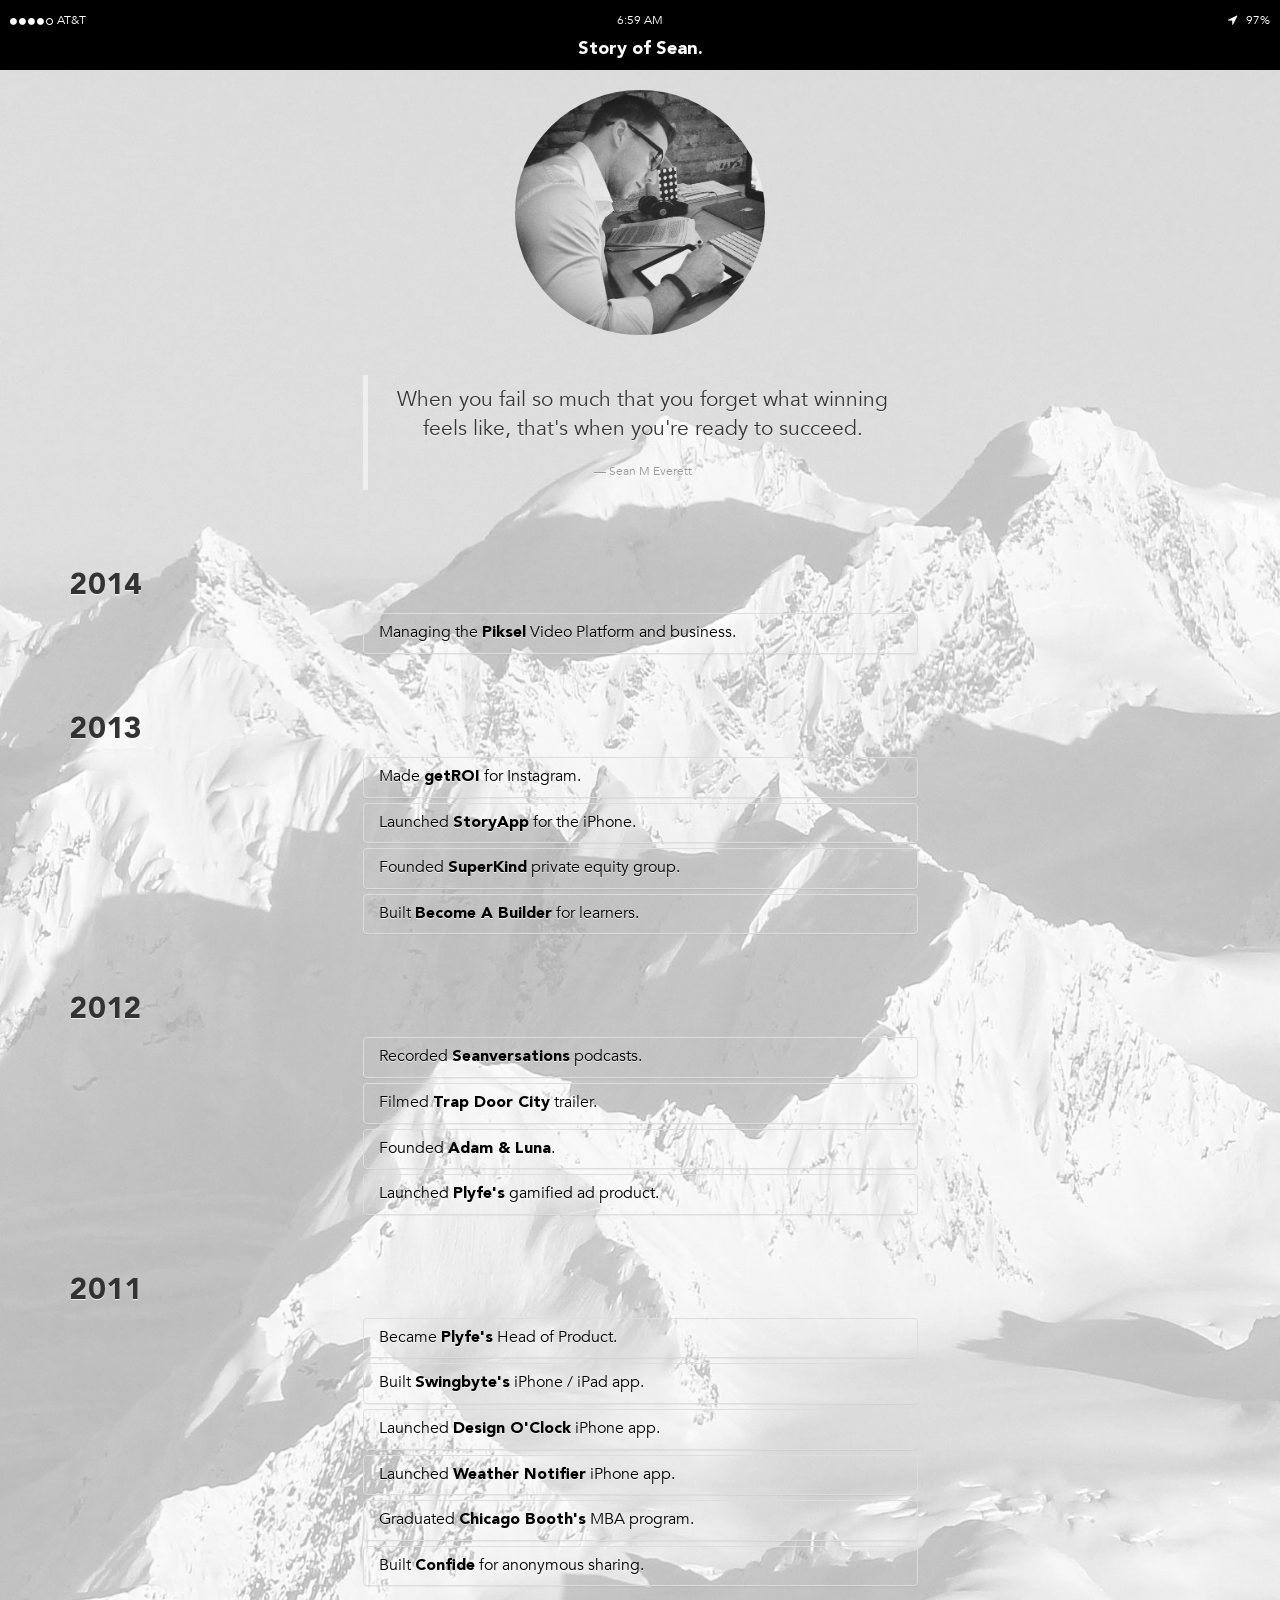
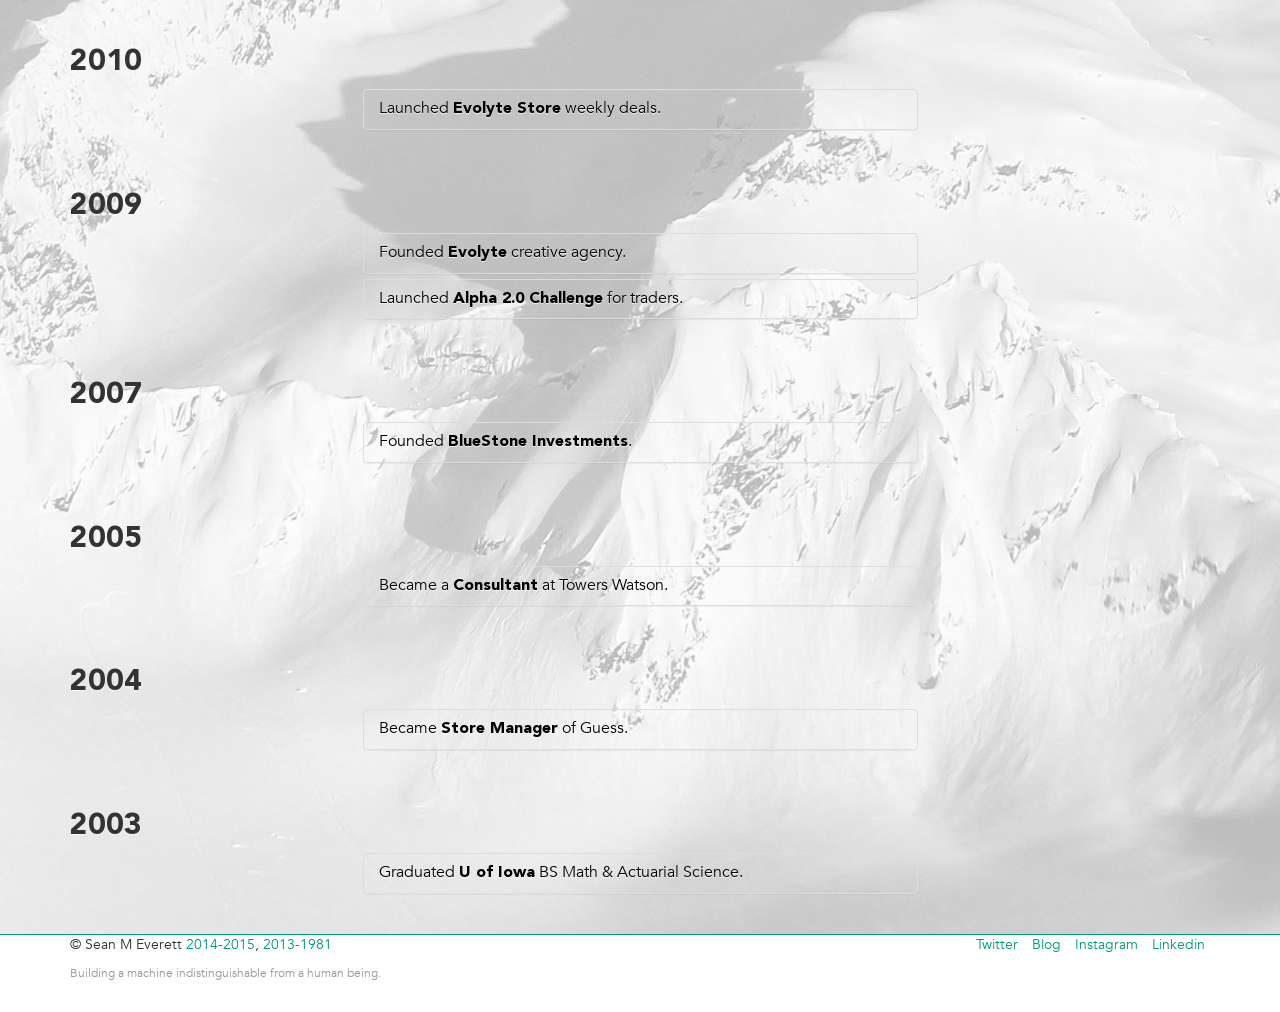
==== commit 48b99228: "updating all other previous apps to be Shut Down" ====
--- a/index.html
+++ b/index.html
@@ -77,7 +77,7 @@
                 <div class="panel-heading">
                   <h4 class="panel-title">
                     <a data-toggle="collapse" data-parent="#accordion" href="#2014-1">
-                      What's <span class="heavy">Piksel</span>.
+                      Managing the <span class="heavy">Piksel</span> Video Platform and business.
                     </a>
                   </h4>
                 </div>
@@ -97,6 +97,7 @@
                       </ul>
                       <p>Also check out our video portal "Hive" product for MCNs (multi-channel networks) launched with Endemol, one of the US's biggest producer of TV shows:  http://www.piksel.com/pressroom/endemol-beyond-usa-and-piksel-launch-new-over-the-top-platform-getbeyond-us/</p>
                       <p>Or more about me here:  http://www.piksel.com/bio/sean-everett/</p>
+                      <p><a class="btn btn-primary" href="http://www.piksel.com" role="button">Visit Piksel &raquo;</a></p>
                   </div>
                 </div>
               </div>
@@ -124,7 +125,7 @@
                 <div id="2013-1" class="panel-collapse collapse">
                   <div class="panel-body">
                     <p>Based on Gary Vaynerchuck's marketing-in-context philosophy, use the power of Instagram to find customers for your product. Search one of your product's keywords to find potential customers with the same interests and chat them up in the comments.</p>
-                    <p><a class="btn btn-primary" href="http://seanmeverett.com/getROI" role="button">Try getROI &raquo;</a></p>
+                    <p><a class="btn btn-primary" href="#" role="button">Shut Down &raquo;</a></p>
                   </div>
                 </div>  <!-- panel-collapse -->
               </div>  <!-- panel-default -->
@@ -140,7 +141,7 @@
                 <div id="2013-2" class="panel-collapse collapse">
                   <div class="panel-body">
                     <p>StoryApp's robotic wooden friend, Kiiy, records your voice over multiple photos and transforms them into an epic video. Kiiy understands your spoken words and your emotion from your tone of voice, automatically hashtagging your story with each word for it to be discovered by others.</p>
-                    <p><a class="btn btn-primary" href="http://bit.ly/storyapp" role="button">Download StoryApp &raquo;</a></p>
+                    <p><a class="btn btn-primary" href="#" role="button">Shut Down &raquo;</a></p>
                   </div>
                 </div>  <!-- panel-collapse -->
               </div>  <!-- panel-default -->
@@ -156,7 +157,7 @@
                 <div id="2013-3" class="panel-collapse collapse">
                   <div class="panel-body">
                     <p>Act SuperKind and experience hope like it's the first time. A private equity group that scales traditionally unscalable businesses by adding technology, entertainment and marketing partnerships to our portfolio companies.</p>
-                    <p><a class="btn btn-primary" href="http://superkindgroup.com" role="button">Act SuperKind &raquo;</a></p>
+                    <p><a class="btn btn-primary" href="#" role="button">Shut Down &raquo;</a></p>
                   </div>
                 </div>  <!-- panel-collapse -->
               </div>  <!-- panel-default -->
@@ -172,7 +173,7 @@
                 <div id="2013-4" class="panel-collapse collapse">
                   <div class="panel-body">
                     <p>85-page eBook tutorial to build your idea into a product. I show you how to create the exact same thing that you see on the Become A Builder website. If we have the ability to learn, we have a responsibility to teach.</p>
-                    <p><a class="btn btn-primary" href="http://becomeabuilder.com" role="button">Become A Builder &raquo;</a></p>
+                    <p><a class="btn btn-primary" href="#" role="button">Shut Down &raquo;</a></p>
                   </div>
                 </div>  <!-- panel-collapse -->
               </div>  <!-- panel-default -->
@@ -203,7 +204,7 @@
                     <p>DEFINITION</p>
                     <p>sean-ver-sa-tion | noun</p>
                     <p>a form of interactive, spontaneous communication between two or more people where one is following rules of etiquette and the other throws them out the clown car window</p>
-                    <p><a class="btn btn-primary" href="/seanversations.html" role="button">Listen in &raquo;</a></p>
+                    <p><a class="btn btn-primary" href="#" role="button">Shut Down &raquo;</a></p>
                   </div>
                 </div>  <!-- panel-collapse -->
               </div>  <!-- panel-default -->
@@ -237,7 +238,7 @@
                   <div class="panel-body">
                     <p>We built a family, not a company, including an Ice Age Story Artist, Disney Concept Artist, Carnegie Mellon Robotics Engineer, Badgeville Engineer, and a Wal-Mart Actuary. Our goal is to build incredible products for everyday people with a unifying story at its soul.</p>
                     <p>Software + Hardware + Story</p>
-                    <p><a class="btn btn-primary" href="http://adamandluna.com" role="button">Meet Adam & Luna &raquo;</a></p>
+                    <p><a class="btn btn-primary" href="#" role="button">Shut Down &raquo;</a></p>
                   </div>
                 </div>  <!-- panel-collapse -->
               </div>  <!-- panel-default -->
@@ -316,7 +317,7 @@
                   <div class="panel-body">
                     <p>Digital clocks are boring, so get creative. Dock your iPhone with a gorgeous Design O'Clock and spice things up.</p>
                     <p>And if one clock just isn't enough, shop the built-in Clock Shop for custom-designed themes or suggest your own. We just might build it.</p>
-                    <p><a class="btn btn-primary" href="http://designoclockapp.com/" role="button">Get Design O'Clock for Free &raquo;</a></p>
+                    <p><a class="btn btn-primary" href="#" role="button">Shut Down &raquo;</a></p>
                   </div>
                 </div>  <!-- panel-collapse -->
               </div>  <!-- panel-default -->
@@ -333,7 +334,7 @@
                   <div class="panel-body">
                     <p>When we wake up we've got a million messages, need to get ready for work, and grab some breakfast before leaving the house. The last thing we want to do is open yet another app and wait for the weather to load.</p>
                     <p>So, we built Weather Notifier iPhone app to send you push notifications with the day's forecast.</p>
-                    <p><a class="btn btn-primary" href="http://weathernotifierapp.com" role="button">Get Weather Notifications &raquo;</a></p>
+                    <p><a class="btn btn-primary" href="#" role="button">Shut Down &raquo;</a></p>
                   </div>
                 </div>  <!-- panel-collapse -->
               </div>  <!-- panel-default -->
@@ -368,7 +369,7 @@
                     <p>I saw everyday people expressing their joys and pains on Facebook and Twitter, but I felt that there was something much deeper that people wanted to express but couldn't in a public forum.</p>
                     <p>So I built Confide to be an outlet for that. In the first week people posted about rape, sexual molestation, racism, relationship problems, and suicide.</p>
                     <p>I found out two years later that my mom had used this platform to potentially save a life. And that's the moment I realized what my life's work was. To build human things that help people.</p>
-                    <p><a class="btn btn-primary" href="http://confideapp.com" role="button">Confide Anonymously &raquo;</a></p>
+                    <p><a class="btn btn-primary" href="" role="button">Shut Down &raquo;</a></p>
                   </div>
                 </div>  <!-- panel-collapse -->
               </div>  <!-- panel-default -->
@@ -398,6 +399,7 @@
                     <p>We offered 1 deeply discounted Apple product per week and made $30,000 in reserved sales without any money spent on marketing.</p>
                     <p>We were written about in various technology and Apple-related blogs.</p>
                     <p>The store closed down after the holidays.</p>
+                    <p><a class="btn btn-primary" href="#" role="button">Shut Down &raquo;</a></p>
                   </div>
                 </div>  <!-- panel-collapse -->
               </div>  <!-- panel-default -->
@@ -426,7 +428,7 @@
                     <p>We built apps to save time or make time fly. Our socially awkward social media savants turned work into playtime.</p>
                     <p>We concepted, designed, and engineered websites, animations, web apps and mobile apps for ourselves and brand name clients.</p>
                     <p>Our clients ranged from $1 billion companies to professional athletes to new startups.</p>
-                    <p><a class="btn btn-primary" href="http://evolyte.com" role="button">Visit Evolyte &raquo;</a></p>
+                    <p><a class="btn btn-primary" href="#" role="button">Shut Down &raquo;</a></p>
                   </div>
                 </div>  <!-- panel-collapse -->
               </div>  <!-- panel-default -->
@@ -442,7 +444,7 @@
                 <div id="2009-2" class="panel-collapse collapse">
                   <div class="panel-body">
                     <p>The Alpha 2.0 Challenge pitted financial engineering experts against each other to develop the most profitable high-frequency trading algorithms. The winner was able to use our capital and infrastructure to run the algorithms.</p>
-                    <p><a class="btn btn-primary" href="http://bluestoneinvestment.com/" role="button">Visit BlueStone Investments &raquo;</a></p>
+                    <p><a class="btn btn-primary" href="#" role="button">Shut Down &raquo;</a></p>
                   </div>
                 </div>  <!-- panel-collapse -->
               </div>  <!-- panel-default -->
@@ -470,7 +472,7 @@
                   <div class="panel-body">
                     <p>A high-frequency algorithmic trading firm, we raised capital, traded our own internal algorithms, were colocated on the NASDAQ and ran on AWS as one of their first users.</p>
                     <p>In one of the worst markets since the Great Depression, our return was +43% to the market benchmark.</p>
-                    <p><a class="btn btn-primary" href="http://bluestoneinvestment.com/" role="button">Visit BlueStone Investments &raquo;</a></p>
+                    <p><a class="btn btn-primary" href="#" role="button">Shut Down &raquo;</a></p>
                   </div>
                 </div>  <!-- panel-collapse -->
               </div>  <!-- panel-default -->
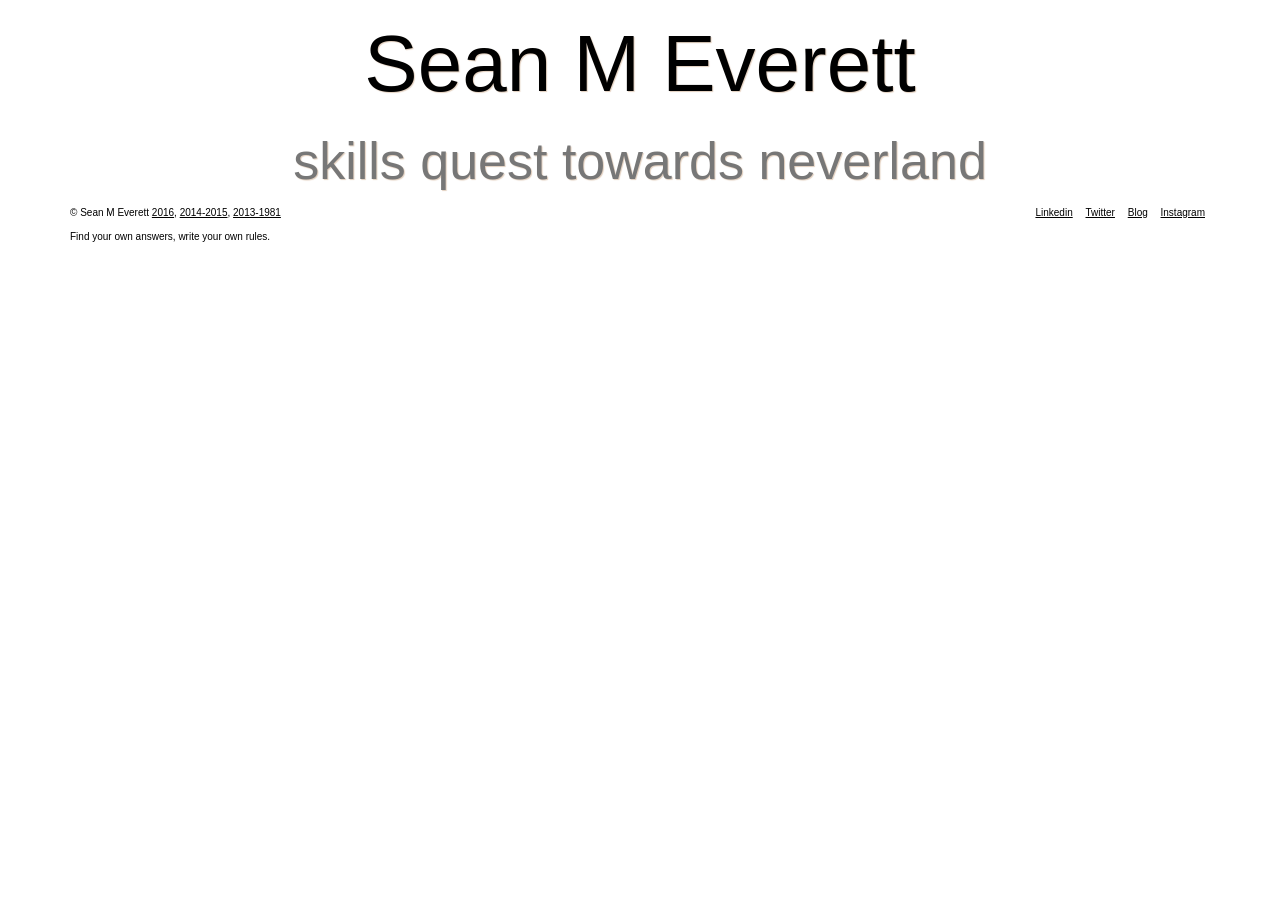
==== commit 48af3fb2: "beginning 2016 website" ====
--- a/index.html
+++ b/index.html
@@ -3,590 +3,59 @@
   <head>
     <meta charset="utf-8">
     <meta http-equiv="X-UA-Compatible" content="IE=edge">
-    <meta name="viewport" content="width=device-width, initial-scale=1.0">
-    <meta name="description" content="Sean M Everett is a protector fighting for the equality of all living things, building a machine indistinguishable from a human being. More practically, he has founded 4 companies, built 4 iPhone apps, multiple web apps and is a user experienced-obsessed founder and product manager.">
-    <meta name="author" content="Sean M Everett">
-    <link rel="shortcut icon" href="ico/favicon.ico">
+    <meta name="viewport" content="width=device-width, initial-scale=1">
+    <!-- The above 3 meta tags *must* come first in the head; any other head content must come *after* these tags -->
+    <meta name="description" content="Sean Everett has built products and startups from scratch, & turned around other global publicly traded businesses from bankruptcy. MBA from Chicago Booth, Math & Actuarial Science from University of Iowa, and work ethic from Iowa.">
+    <meta name="author" content="SeanMEverett.com">
+    <link rel="icon" href="favicon.ico">
 
-    <title>Sean M Everett | Building A Machine Indistinguishable From A Human Being</title>
+    <title>Sean M Everett | Skills Quest Towards Neverland</title>
 
-    <!-- CSS
-    ================================================== -->
+    <!-- CSS -->
     <link href="css/bootstrap.min.css" rel="stylesheet">
     <link href="css/seanmeverett.css" rel="stylesheet">
     <link href="css/font-awesome.min.css" rel="stylesheet">
 
-    <!-- HTML5 shim and Respond.js IE8 support of HTML5 elements and media queries -->
+    <!-- HTML5 shim and Respond.js for IE8 support of HTML5 elements and media queries -->
     <!--[if lt IE 9]>
-      <script src="https://oss.maxcdn.com/libs/html5shiv/3.7.0/html5shiv.js"></script>
-      <script src="https://oss.maxcdn.com/libs/respond.js/1.3.0/respond.min.js"></script>
+      <script src="https://oss.maxcdn.com/html5shiv/3.7.2/html5shiv.min.js"></script>
+      <script src="https://oss.maxcdn.com/respond/1.4.2/respond.min.js"></script>
     <![endif]-->
   </head>
 
-    <body onload="updateClock(); setInterval('updateClock()', 10000 )">
-    <div class="background">
+  <body>
 
-     <!-- STATUS BAR
-      ================================================== -->
-      <div class="hidden-xs status-bar">
-        <div class="row">
-          <div class="col-xs-4 text-left">
-            <span class="tiny"><i class="fa fa-circle"></i> <i class="fa fa-circle"></i> <i class="fa fa-circle"></i> <i class="fa fa-circle"></i> <i class="fa fa-circle-o"></i></span> <span class="small">AT&T</span>
-          </div>
-          <div class="col-xs-4 text-center">
-            <span id="clock" class="small">&nbsp;</span>
-          </div>
-          <div class="col-xs-4 text-right">
-            <span class="small"><i class="fa fa-location-arrow"></i> &nbsp 97%</span>
-          </div>
+    <!-- Page Content -->
+    <div class="container-fluid">
+        
+        
+        
+        <!-- BODY
+        ================================================== -->
+        <div class="row center">
+            <div class="col-md-12">
+                <h1>Sean M Everett<br><span class="small">skills quest towards neverland</span></h1>
+            </div>
         </div>
-        <div class="row">
-          <div class="col-xs-12 text-center">
-            <h4 class="heavy">Story of Sean.</h4>
-          </div>
-        </div>
-      </div>
+        
 
-
-      <div class="container">
-
-
-        <!-- CONTENT
-        ================================================== -->
-        <div class="hero">
-          <div class="row">
-            <div class="col-md-6 col-md-offset-3">
-              <div class="text-center">
-                <div class="pulse">
-                  <img class="center img-circle" src="img/seanmeverett.jpg" width="250">
-                </div>
-                <br><br>
-                <blockquote><p class="lead">When you fail so much that you forget what winning feels like, that's when you're ready to succeed.</p><small><cite title="Source Title">Sean M Everett</cite></small></blockquote>
-              </div>  <!-- center -->
-            </div>  <!-- col -->
-          </div>  <!-- row -->
-        </div>  <!-- hero -->
-
-        <div class="row">
-          <div class="col-md-12">
-            <h2 class="heavy">2014</h2>
-          </div>
-          <div class="col-md-6 col-md-offset-3">
-            <div class="panel-group" id="accordion">
-              <div class="panel panel-default">
-                <div class="panel-heading">
-                  <h4 class="panel-title">
-                    <a data-toggle="collapse" data-parent="#accordion" href="#2014-1">
-                      Managing the <span class="heavy">Piksel</span> Video Platform and business.
-                    </a>
-                  </h4>
-                </div>
-                <div id="2014-1" class="panel-collapse collapse">
-                  <div class="panel-body">
-                    <p>Managing Piksel's Digital Enterprise Video Platform. Ingest videos or stream live, transcode or encode them on the fly, syndicate to social networks, digital signage, iPhone and Android apps, the web, 24x7 Linear channels, Roku home TVs, and the web. Then measure viewing behavior through multiple analytics integrations and monetize them through VAST-compliant pre-, mid-, post-roll ads or subscriptions. Build on top of our Video Platform with world-class new 5.0 RESTful APIs or if you're a novice, read through our searchable and shiny new online help portal.</p>
-                      <ul>
-                          <li>375 million video views per month</li>
-                          <li>4.25 million live and on demand video minutes served per month</li>
-                          <li>Over 40,000 live events annually</li>
-                          <li>White labelers, resellers, and channel partners</li>
-                          <li>Hundreds of features</li>
-                          <li>Newly implemented "infinite" roll video ad management, google analytics and weekly insight emails
-                          <li>United States Patent Application No. 62/073,785 ("Personalized Channel"), filed October 31, 2014</li>
-                          <li>United States Patent Application No. 62/175,878 ("Media Streaming" for live events from a mobile phone), filed June 15, 2015</li>
-                          <li>Reduced churn by half from FY14 to FY15</li>
-                      </ul>
-                      <p>Also check out our video portal "Hive" product for MCNs (multi-channel networks) launched with Endemol, one of the US's biggest producer of TV shows:  http://www.piksel.com/pressroom/endemol-beyond-usa-and-piksel-launch-new-over-the-top-platform-getbeyond-us/</p>
-                      <p>Or more about me here:  http://www.piksel.com/bio/sean-everett/</p>
-                      <p><a class="btn btn-primary" href="http://www.piksel.com" role="button">Visit Piksel &raquo;</a></p>
-                  </div>
-                </div>
-              </div>
-            </div>  <!-- panel-group -->
-          </div>  <!-- col -->
-        </div>  <!-- row -->
-
-        <br><br>
-
-        <div class="row">
-          <div class="col-md-12">
-            <h2 class="heavy">2013</h2>
-          </div>
-          <div class="col-md-6 col-md-offset-3">
-            <div class="panel-group" id="accordion">
-
-              <div class="panel panel-default">
-                <div class="panel-heading">
-                  <h4 class="panel-title">
-                    <a data-toggle="collapse" data-parent="#accordion" href="#2013-1">
-                      Made <span class="heavy">getROI</span> for Instagram.
-                    </a>
-                  </h4>
-                </div>
-                <div id="2013-1" class="panel-collapse collapse">
-                  <div class="panel-body">
-                    <p>Based on Gary Vaynerchuck's marketing-in-context philosophy, use the power of Instagram to find customers for your product. Search one of your product's keywords to find potential customers with the same interests and chat them up in the comments.</p>
-                    <p><a class="btn btn-primary" href="#" role="button">Shut Down &raquo;</a></p>
-                  </div>
-                </div>  <!-- panel-collapse -->
-              </div>  <!-- panel-default -->
-
-              <div class="panel panel-default">
-                <div class="panel-heading">
-                  <h4 class="panel-title">
-                    <a data-toggle="collapse" data-parent="#accordion" href="#2013-2">
-                      Launched <span class="heavy">StoryApp</span> for the iPhone.
-                    </a>
-                  </h4>
-                </div>
-                <div id="2013-2" class="panel-collapse collapse">
-                  <div class="panel-body">
-                    <p>StoryApp's robotic wooden friend, Kiiy, records your voice over multiple photos and transforms them into an epic video. Kiiy understands your spoken words and your emotion from your tone of voice, automatically hashtagging your story with each word for it to be discovered by others.</p>
-                    <p><a class="btn btn-primary" href="#" role="button">Shut Down &raquo;</a></p>
-                  </div>
-                </div>  <!-- panel-collapse -->
-              </div>  <!-- panel-default -->
-
-              <div class="panel panel-default">
-                <div class="panel-heading">
-                  <h4 class="panel-title">
-                    <a data-toggle="collapse" data-parent="#accordion" href="#2013-3">
-                      Founded <span class="heavy">SuperKind</span> private equity group.
-                    </a>
-                  </h4>
-                </div>
-                <div id="2013-3" class="panel-collapse collapse">
-                  <div class="panel-body">
-                    <p>Act SuperKind and experience hope like it's the first time. A private equity group that scales traditionally unscalable businesses by adding technology, entertainment and marketing partnerships to our portfolio companies.</p>
-                    <p><a class="btn btn-primary" href="#" role="button">Shut Down &raquo;</a></p>
-                  </div>
-                </div>  <!-- panel-collapse -->
-              </div>  <!-- panel-default -->
-
-              <div class="panel panel-default">
-                <div class="panel-heading">
-                  <h4 class="panel-title">
-                    <a data-toggle="collapse" data-parent="#accordion" href="#2013-4">
-                      Built <span class="heavy">Become A Builder</span> for learners.
-                    </a>
-                  </h4>
-                </div>
-                <div id="2013-4" class="panel-collapse collapse">
-                  <div class="panel-body">
-                    <p>85-page eBook tutorial to build your idea into a product. I show you how to create the exact same thing that you see on the Become A Builder website. If we have the ability to learn, we have a responsibility to teach.</p>
-                    <p><a class="btn btn-primary" href="#" role="button">Shut Down &raquo;</a></p>
-                  </div>
-                </div>  <!-- panel-collapse -->
-              </div>  <!-- panel-default -->
-            </div>  <!-- panel-group -->
-          </div>  <!-- col -->
-        </div>  <!-- row -->
-
-        <br><br>
-
-        <div class="row">
-          <div class="col-md-12">
-            <h2 class="heavy">2012</h2>
-          </div>
-          <div class="col-md-6 col-md-offset-3">
-            <div class="panel-group" id="accordion">
-              <div class="panel panel-default">
-                <div class="panel-heading">
-                  <h4 class="panel-title">
-                    <a data-toggle="collapse" data-parent="#accordion" href="#2012-0">
-                      Recorded <span class="heavy">Seanversations</span> podcasts.
-                    </a>
-                  </h4>
-                </div>
-                <div id="2012-0" class="panel-collapse collapse">
-                  <div class="panel-body">
-                    <p>A weekly podcast series I recorded for iTunes.</p>
-                    <p>Interesting People Interacting with an Intellectual Clown</p>
-                    <p>DEFINITION</p>
-                    <p>sean-ver-sa-tion | noun</p>
-                    <p>a form of interactive, spontaneous communication between two or more people where one is following rules of etiquette and the other throws them out the clown car window</p>
-                    <p><a class="btn btn-primary" href="#" role="button">Shut Down &raquo;</a></p>
-                  </div>
-                </div>  <!-- panel-collapse -->
-              </div>  <!-- panel-default -->
-
-              <div class="panel panel-default">
-                <div class="panel-heading">
-                  <h4 class="panel-title">
-                    <a data-toggle="collapse" data-parent="#accordion" href="#2012-1">
-                      Filmed <span class="heavy">Trap Door City</span> trailer.
-                    </a>
-                  </h4>
-                </div>
-                <div id="2012-1" class="panel-collapse collapse">
-                  <div class="panel-body">
-                    <p>We rented out a hand-built castle in upstate New York, filming the live action trailer of Trap Door City. During Adam and Luna's epic journey, they build and use StoryApp's Kiiy to defeat the evil monster Rakasasha.</p>
-                    <p>Currently in post-production digital animation, sound leveling, and color balancing, along with full script writing.</p>
-                    <p><a class="btn btn-primary" href="mailto:sean@adamandluna.com" role="button">Contact for Details &raquo;</a></p>
-                  </div>
-                </div>  <!-- panel-collapse -->
-              </div>  <!-- panel-default -->
-
-              <div class="panel panel-default">
-                <div class="panel-heading">
-                  <h4 class="panel-title">
-                    <a data-toggle="collapse" data-parent="#accordion" href="#2012-2">
-                      Founded <span class="heavy">Adam & Luna</span>.
-                    </a>
-                  </h4>
-                </div>
-                <div id="2012-2" class="panel-collapse collapse">
-                  <div class="panel-body">
-                    <p>We built a family, not a company, including an Ice Age Story Artist, Disney Concept Artist, Carnegie Mellon Robotics Engineer, Badgeville Engineer, and a Wal-Mart Actuary. Our goal is to build incredible products for everyday people with a unifying story at its soul.</p>
-                    <p>Software + Hardware + Story</p>
-                    <p><a class="btn btn-primary" href="#" role="button">Shut Down &raquo;</a></p>
-                  </div>
-                </div>  <!-- panel-collapse -->
-              </div>  <!-- panel-default -->
-
-              <div class="panel panel-default">
-                <div class="panel-heading">
-                  <h4 class="panel-title">
-                    <a data-toggle="collapse" data-parent="#accordion" href="#2012-3">
-                      Launched <span class="heavy">Plyfe's</span> gamified ad product.
-                    </a>
-                  </h4>
-                </div>
-                <div id="2012-3" class="panel-collapse collapse">
-                  <div class="panel-body">
-                    <p>The place I first met the cofounder of Adam & Luna, we were a $1 million VC-backed web app that gave you points for your social media activity. The points were redeemed for real-world partner prizes like Louis Vuitton, Louboutins, and NYC Broadway Experience.</p>
-                    <p><a class="btn btn-primary" href="http://plyfe.com" role="button">Visit Plyfe &raquo;</a></p>
-                  </div>
-                </div>  <!-- panel-collapse -->
-              </div>  <!-- panel-default -->
-            </div>  <!-- panel-group -->
-          </div>  <!-- col -->
-        </div>  <!-- row -->
-
-        <br><br>
-
-        <div class="row">
-          <div class="col-md-12">
-            <h2 class="heavy">2011</h2>
-          </div>
-          <div class="col-md-6 col-md-offset-3">
-            <div class="panel-group" id="accordion">
-              <div class="panel panel-default">
-                <div class="panel-heading">
-                  <h4 class="panel-title">
-                    <a data-toggle="collapse" data-parent="#accordion" href="#2011-1">
-                      Became <span class="heavy">Plyfe's</span> Head of Product.
-                    </a>
-                  </h4>
-                </div>
-                <div id="2011-1" class="panel-collapse collapse">
-                  <div class="panel-body">
-                    <p>I was charged with taking the alpha product and getting it ready for consumer lauch, then iterating on the product to make it more fun and engaging.</p>
-                    <p>Plyfe gave you points for your social media activity. Perform challenges, earn points and raffle tickets, level up, unlock boosts, and win real world prizes and vacations.</p>
-                    <p>We had over 50,000 users one month after launch earning more than 210 million points.</p>
-                    <p><a class="btn btn-primary" href="http://plyfe.com" role="button">Gamify Your Company &raquo;</a></p>
-                  </div>
-                </div>  <!-- panel-collapse -->
-              </div>  <!-- panel-default -->
-
-              <div class="panel panel-default">
-                <div class="panel-heading">
-                  <h4 class="panel-title">
-                    <a data-toggle="collapse" data-parent="#accordion" href="#2011-2">
-                      Built <span class="heavy">Swingbyte's</span> iPhone / iPad app.
-                    </a>
-                  </h4>
-                </div>
-                <div id="2011-2" class="panel-collapse collapse">
-                  <div class="panel-body">
-                    <p>One of my friends was working with Russian missile scientists (you can't make this stuff up) to build a golf swing tracking app. They needed help designing and building the iPhone / iPad portion of their product and called me in to help.</p>
-                    <p>It was a hardware + software play and was recently featured in <a href="http://uncrate.com/stuff/swingbyte/">Uncrate</a> and many other publications.</p>
-                    <p><a class="btn btn-primary" href="http://www.swingbyte.com" role="button">Visit Swingbyte &raquo;</a></p>
-                  </div>
-                </div>  <!-- panel-collapse -->
-              </div>  <!-- panel-default -->
-
-              <div class="panel panel-default">
-                <div class="panel-heading">
-                  <h4 class="panel-title">
-                    <a data-toggle="collapse" data-parent="#accordion" href="#2011-3">
-                      Launched <span class="heavy">Design O'Clock</span> iPhone app.
-                    </a>
-                  </h4>
-                </div>
-                <div id="2011-3" class="panel-collapse collapse">
-                  <div class="panel-body">
-                    <p>Digital clocks are boring, so get creative. Dock your iPhone with a gorgeous Design O'Clock and spice things up.</p>
-                    <p>And if one clock just isn't enough, shop the built-in Clock Shop for custom-designed themes or suggest your own. We just might build it.</p>
-                    <p><a class="btn btn-primary" href="#" role="button">Shut Down &raquo;</a></p>
-                  </div>
-                </div>  <!-- panel-collapse -->
-              </div>  <!-- panel-default -->
-
-              <div class="panel panel-default">
-                <div class="panel-heading">
-                  <h4 class="panel-title">
-                    <a data-toggle="collapse" data-parent="#accordion" href="#2011-4">
-                      Launched <span class="heavy">Weather Notifier</span> iPhone app.
-                    </a>
-                  </h4>
-                </div>
-                <div id="2011-4" class="panel-collapse collapse">
-                  <div class="panel-body">
-                    <p>When we wake up we've got a million messages, need to get ready for work, and grab some breakfast before leaving the house. The last thing we want to do is open yet another app and wait for the weather to load.</p>
-                    <p>So, we built Weather Notifier iPhone app to send you push notifications with the day's forecast.</p>
-                    <p><a class="btn btn-primary" href="#" role="button">Shut Down &raquo;</a></p>
-                  </div>
-                </div>  <!-- panel-collapse -->
-              </div>  <!-- panel-default -->
-
-              <div class="panel panel-default">
-                <div class="panel-heading">
-                  <h4 class="panel-title">
-                    <a data-toggle="collapse" data-parent="#accordion" href="#2011-5">
-                      Graduated <span class="heavy">Chicago Booth's</span> MBA program.
-                    </a>
-                  </h4>
-                </div>
-                <div id="2011-5" class="panel-collapse collapse">
-                  <div class="panel-body">
-                    <p>Ranked the #1 business school in the country by Business Week in consecutive years, I completed an entire MBA curriculum in a record 2.5 years. I took classes during nights and weekends while working on a Fortune 1000 merger integration effort, running a startup and launching multiple digital products.</p>
-                    <p>My concentrations were in Entrepreneurship, Marketing, and Finance, but extending my knowledge of pricing theory, consumer behavior, and commercializing innovation was my main goal.</p>
-                    <p><a class="btn btn-primary" href="http://www.chicagobooth.edu" role="button">Learn About Booth &raquo;</a></p>
-                  </div>
-                </div>  <!-- panel-collapse -->
-              </div>  <!-- panel-default -->
-
-              <div class="panel panel-default">
-                <div class="panel-heading">
-                  <h4 class="panel-title">
-                    <a data-toggle="collapse" data-parent="#accordion" href="#2011-6">
-                      Built <span class="heavy">Confide</span> for anonymous sharing.
-                    </a>
-                  </h4>
-                </div>
-                <div id="2011-6" class="panel-collapse collapse">
-                  <div class="panel-body">
-                    <p>I saw everyday people expressing their joys and pains on Facebook and Twitter, but I felt that there was something much deeper that people wanted to express but couldn't in a public forum.</p>
-                    <p>So I built Confide to be an outlet for that. In the first week people posted about rape, sexual molestation, racism, relationship problems, and suicide.</p>
-                    <p>I found out two years later that my mom had used this platform to potentially save a life. And that's the moment I realized what my life's work was. To build human things that help people.</p>
-                    <p><a class="btn btn-primary" href="" role="button">Shut Down &raquo;</a></p>
-                  </div>
-                </div>  <!-- panel-collapse -->
-              </div>  <!-- panel-default -->
-            </div>  <!-- panel-group -->
-          </div>  <!-- col -->
-        </div>  <!-- row -->
-
-        <br><br>
-
-        <div class="row">
-          <div class="col-md-12">
-            <h2 class="heavy">2010</h2>
-          </div>
-          <div class="col-md-6 col-md-offset-3">
-            <div class="panel-group" id="accordion">
-              <div class="panel panel-default">
-                <div class="panel-heading">
-                  <h4 class="panel-title">
-                    <a data-toggle="collapse" data-parent="#accordion" href="#2010-1">
-                      Launched <span class="heavy">Evolyte Store</span> weekly deals.
-                    </a>
-                  </h4>
-                </div>
-                <div id="2010-1" class="panel-collapse collapse">
-                  <div class="panel-body">
-                    <p>We negotiated a deal with Apple's wholesale distributor to offer us discounted iPads, MacBooks, and iPods for the 2010 holiday shopping season.</p>
-                    <p>We offered 1 deeply discounted Apple product per week and made $30,000 in reserved sales without any money spent on marketing.</p>
-                    <p>We were written about in various technology and Apple-related blogs.</p>
-                    <p>The store closed down after the holidays.</p>
-                    <p><a class="btn btn-primary" href="#" role="button">Shut Down &raquo;</a></p>
-                  </div>
-                </div>  <!-- panel-collapse -->
-              </div>  <!-- panel-default -->
-            </div>  <!-- panel-group -->
-          </div>  <!-- col -->
-        </div>  <!-- row -->
-
-        <br><br>
-
-        <div class="row">
-          <div class="col-md-12">
-            <h2 class="heavy">2009</h2>
-          </div>
-          <div class="col-md-6 col-md-offset-3">
-            <div class="panel-group" id="accordion">
-              <div class="panel panel-default">
-                <div class="panel-heading">
-                  <h4 class="panel-title">
-                    <a data-toggle="collapse" data-parent="#accordion" href="#2009-1">
-                      Founded <span class="heavy">Evolyte</span> creative agency.
-                    </a>
-                  </h4>
-                </div>
-                <div id="2009-1" class="panel-collapse collapse">
-                  <div class="panel-body">
-                    <p>We built apps to save time or make time fly. Our socially awkward social media savants turned work into playtime.</p>
-                    <p>We concepted, designed, and engineered websites, animations, web apps and mobile apps for ourselves and brand name clients.</p>
-                    <p>Our clients ranged from $1 billion companies to professional athletes to new startups.</p>
-                    <p><a class="btn btn-primary" href="#" role="button">Shut Down &raquo;</a></p>
-                  </div>
-                </div>  <!-- panel-collapse -->
-              </div>  <!-- panel-default -->
-
-              <div class="panel panel-default">
-                <div class="panel-heading">
-                  <h4 class="panel-title">
-                    <a data-toggle="collapse" data-parent="#accordion" href="#2009-2">
-                      Launched <span class="heavy">Alpha 2.0 Challenge</span> for traders.
-                    </a>
-                  </h4>
-                </div>
-                <div id="2009-2" class="panel-collapse collapse">
-                  <div class="panel-body">
-                    <p>The Alpha 2.0 Challenge pitted financial engineering experts against each other to develop the most profitable high-frequency trading algorithms. The winner was able to use our capital and infrastructure to run the algorithms.</p>
-                    <p><a class="btn btn-primary" href="#" role="button">Shut Down &raquo;</a></p>
-                  </div>
-                </div>  <!-- panel-collapse -->
-              </div>  <!-- panel-default -->
-            </div>  <!-- panel-group -->
-          </div>  <!-- col -->
-        </div>  <!-- row -->
-
-        <br><br>
-
-        <div class="row">
-          <div class="col-md-12">
-            <h2 class="heavy">2007</h2>
-          </div>
-          <div class="col-md-6 col-md-offset-3">
-            <div class="panel-group" id="accordion">
-              <div class="panel panel-default">
-                <div class="panel-heading">
-                  <h4 class="panel-title">
-                    <a data-toggle="collapse" data-parent="#accordion" href="#2007-1">
-                      Founded <span class="heavy">BlueStone Investments</span>.
-                    </a>
-                  </h4>
-                </div>
-                <div id="2007-1" class="panel-collapse collapse">
-                  <div class="panel-body">
-                    <p>A high-frequency algorithmic trading firm, we raised capital, traded our own internal algorithms, were colocated on the NASDAQ and ran on AWS as one of their first users.</p>
-                    <p>In one of the worst markets since the Great Depression, our return was +43% to the market benchmark.</p>
-                    <p><a class="btn btn-primary" href="#" role="button">Shut Down &raquo;</a></p>
-                  </div>
-                </div>  <!-- panel-collapse -->
-              </div>  <!-- panel-default -->
-            </div>  <!-- panel-group -->
-          </div>  <!-- col -->
-        </div>  <!-- row -->
-
-        <br><br>
-
-        <div class="row">
-          <div class="col-md-12">
-            <h2 class="heavy">2005</h2>
-          </div>
-          <div class="col-md-6 col-md-offset-3">
-            <div class="panel-group" id="accordion">
-              <div class="panel panel-default">
-                <div class="panel-heading">
-                  <h4 class="panel-title">
-                    <a data-toggle="collapse" data-parent="#accordion" href="#2005-1">
-                      Became a <span class="heavy">Consultant</span> at Towers Watson.
-                    </a>
-                  </h4>
-                </div>
-                <div id="2005-1" class="panel-collapse collapse">
-                  <div class="panel-body">
-                    <p>One of the fastest promoted people in the company's history, I went from Analyst to Consultant in 3 years. As one of 10 people in a 10,000-person company, I was given the Chairman's Award for excellence in work quality and client relationships.</p>
-                    <p>As an incentive design consultant I worked for and presented to the Boards of Wal-Mart, RadioShack, The Container Store, AT&T, SBC, Cingular Wireless, National City, Citizens Replublic Bancorp and Goldman Sachs to develop reward programs that gamified organizational compensation and performance management systems.
-                    <p><a class="btn btn-primary" href="http://www.towerswatson.com" role="button">Visit Towers Watson &raquo;</a></p>
-                  </div>
-                </div>  <!-- panel-collapse -->
-              </div>  <!-- panel-default -->
-            </div>  <!-- panel-group -->
-          </div>  <!-- col -->
-        </div>  <!-- row -->
-
-        <br><br>
-
-        <div class="row">
-          <div class="col-md-12">
-            <h2 class="heavy">2004</h2>
-          </div>
-          <div class="col-md-6 col-md-offset-3">
-            <div class="panel-group" id="accordion">
-              <div class="panel panel-default">
-                <div class="panel-heading">
-                  <h4 class="panel-title">
-                    <a data-toggle="collapse" data-parent="#accordion" href="#2004-1">
-                      Became <span class="heavy">Store Manager</span> of Guess.
-                    </a>
-                  </h4>
-                </div>
-                <div id="2004-1" class="panel-collapse collapse">
-                  <div class="panel-body">
-                    <p>After 9/11 destroyed the economy, I was left to fall back on what I knew best:  retail.</p>
-                    <p>Managed P&L for a $5 million, 30-person team, increased fiscal 2004 revenue (+25%, 9th in the company), and net income (+319%) from prior fiscal year, reduced payroll 14% from budget, amplified men’s department total sales to 12th in company from 96th.</p>
-                    <p>As a result, we were nominated as one of 3 out of 350 stores for Store of the Year award.</p>
-                    <p><a class="btn btn-primary" href="http://www.guess.com" role="button">Shop at Guess &raquo;</a></p>
-                  </div>
-                </div>  <!-- panel-collapse -->
-              </div>  <!-- panel-default -->
-            </div>  <!-- panel-group -->
-          </div>  <!-- col -->
-        </div>  <!-- row -->
-
-        <br><br>
-
-        <div class="row">
-          <div class="col-md-12">
-            <h2 class="heavy">2003</h2>
-          </div>
-          <div class="col-md-6 col-md-offset-3">
-            <div class="panel-group" id="accordion">
-              <div class="panel panel-default">
-                <div class="panel-heading">
-                  <h4 class="panel-title">
-                    <a data-toggle="collapse" data-parent="#accordion" href="#2003-1">
-                      Graduated <span class="heavy">U of Iowa</span> BS Math & Actuarial Science.
-                    </a>
-                  </h4>
-                </div>
-                <div id="2003-1" class="panel-collapse collapse">
-                  <div class="panel-body">
-                    <p>Born and raised in Iowa, I transformed the work ethic my parents taught me into academic excellence, studying Mathematics & Actuarial Science at the University of Iowa.</p>
-                    <p>I passed two Actuarial professional examinations, had two internships with PwC during college and was recruited by the biggest names in the Insurance and Pension industries.</p>
-                    <p><a class="btn btn-primary" href="http://www.math.uiowa.edu/" role="button">Math at Iowa &raquo;</a></p>
-                  </div>
-                </div>  <!-- panel-collapse -->
-              </div>  <!-- panel-default -->
-            </div>  <!-- panel-group -->
-          </div>  <!-- col -->
-        </div>  <!-- row -->
-
-      </div> <!-- /container -->
-      <br><br>
-    </div>  <!-- background -->
-
-
-    <!-- FOOTER
+        <!-- FOOTER
     ================================================== -->
     <div class="container">
       <div class="footer">
         <div class="hidden-xs">
           <div class="row">
             <div class="col-xs-4">
-              <p>© Sean M Everett <a href="/">2014-2015</a>, <a href="/2013">2013-1981</a></p>
-              <p class="small text-muted">Building a machine indistinguishable from a human being.</p>
+              <p>© Sean M Everett <a href="/">2016</a>, <a href="/2015">2014-2015</a>, <a href="/2013">2013-1981</a></p>
+              <p class="small text-muted">Find your own answers, write your own rules.</p>
             </div>
             <div class="col-xs-4 col-xs-offset-4">
               <div class="pull-right">
                 <ul class="list-inline">
+                <li><a href="https://www.linkedin.com/in/seanmeverett">Linkedin</a></li>
                 <li><a href="http://twitter.com/seanmeverett">Twitter</a></li>
-                <li><a href="http://seanmeverett.quora.com">Blog</a></li>
+                <li><a href="https://medium.com/humanizing-technology">Blog</a></li>
                 <li><a href="http://instagram.com/seanmeverett">Instagram</a></li>
-                <li><a href="https://www.linkedin.com/in/seanmeverett">Linkedin</a></li>
               </ul>
               </div>
             </div>  <!-- col -->
@@ -595,14 +64,14 @@
         <div class="visible-xs">
           <div class="row">
             <div class="col-xs-12">
-              <p>© Sean M Everett <a href="/">2014-2015</a>, <a href="/2013">2013-1981</a></p>
+              <p>© Sean M Everett <a href="/">2016</a>, <a href="/2015">2014-2015</a>, <a href="/2013">2013-1981</a></p>
               <ul class="list-inline">
                 <li><a href="http://twitter.com/seanmeverett">Twitter</a></li>
-                <li><a href="http://seanmeverett.quora.com">Blog</a></li>
+                <li><a href="https://medium.com/humanizing-technology">Blog</a></li>
                 <li><a href="http://instagram.com/seanmeverett">Instagram</a></li>
                 <li><a href="https://www.linkedin.com/in/seanmeverett">Linkedin</a></li>
               </ul>
-              <p class="small text-muted">Building a machine indistinguishable from a human being.</p>
+              <p class="small text-muted">Find your own answers, write your own rules.</p>
             </div>  <!-- col -->
           </div>  <!-- row -->
         </div>  <!-- visible-xs -->
@@ -610,12 +79,19 @@
     </div> <!-- /container -->
 
 
+
     <!-- JAVASCRIPT
-    ================================================== -->
-    <script src="https://code.jquery.com/jquery-1.10.2.min.js"></script>
-    <script src="js/bootstrap.min.js"></script>
-    <script src="js/clock.js"></script>
-      <script type="text/javascript">
+    ============================================================================ -->
+    <script src="https://ajax.googleapis.com/ajax/libs/jquery/1.11.3/jquery.min.js"></script>
+    <script src="https://maxcdn.bootstrapcdn.com/bootstrap/3.3.6/js/bootstrap.min.js" integrity="sha384-0mSbJDEHialfmuBBQP6A4Qrprq5OVfW37PRR3j5ELqxss1yVqOtnepnHVP9aJ7xS" crossorigin="anonymous"></script>
+    <!-- IE10 viewport hack for Surface/desktop Windows 8 bug -->
+    <script src="js/ie10-viewport-bug-workaround.js"></script>
+    <!-- retina images for hi-rez devices -->
+    <script type="text/javascript" src="js/retina.min.js"></script>
+    
+    <!-- GOOGLE ANALYTICS
+    ============================================================================ -->
+    <script type="text/javascript">
         var _gaq = _gaq || [];
         _gaq.push(['_setAccount', 'UA-12151040-1']);
         _gaq.push(['_trackPageview']);
--- a/css/seanmeverett.css
+++ b/css/seanmeverett.css
@@ -1,132 +1,120 @@
+/* TYPOGRAPHY
+*
+*******************************************/
 body {
-  padding-bottom: 20px;
-  font-family: 'Avenir-Book', sans-serif;
-  text-shadow: 0px 1px 0px rgba(250, 250, 250, 0.8);
+  font-family: 'Montserrat', sans-serif;
+  font-weight: 400;
+  color: #000;
+  background-color: #fff;
 }
-@font-face {
-  font-family: 'Avenir-Book';
-  src: url('fonts/avenir.eot');
-  src: url('fonts/avenir.eot?#iefix') format('embedded-opentype'),
-       url('fonts/avenir.woff') format('woff'),
-       url('fonts/avenir.ttf') format('truetype'),
-       url('fonts/avenir.svg#avenir') format('svg');
-     font-weight: normal;
-     font-style: normal;
+h1 {
+  text-shadow: 1px 1px 1px #e2cfbe;
+  font-family: 'Montserrat', sans-serif;
+  font-size: 80px;
 }
-@font-face {
-  font-family: 'Avenir-Black';
-  src: url('fonts/avenirblack.eot');
-  src: url('fonts/avenirblack.eot?#iefix') format('embedded-opentype'),
-       url('fonts/avenirblack.woff') format('woff'),
-     url('fonts/avenirblack.ttf') format('truetype'),
-       url('fonts/avenirblack.svg#avenirblack') format('svg');
-       font-weight: normal;
-       font-style: normal;
-}
-.heavy {
-  font-family: 'Avenir-Black', sans-serif;
-}
-.tiny {
-  font-size: 8px;
-}
-h1,
-h2,
-h3,
-h4,
-h5,
-h6,
-.h1,
-.h2,
-.h3,
-.h4,
-.h5,
-.h6 {
-  font-family: 'Avenir-Book', sans-serif;
+h2 {
+  font-family: 'Montserrat', sans-serif;
+  font-size: 60px;
 }
 a {
-  color: #009b77;
-  text-decoration: none;
+  color: #000;
 }
-a:hover {
-  color: #009b77;
-  text-decoration: none;
+a.white {
+  color: #fff;
 }
-.background {
-  background-image: url("../img/bg.jpg");
-  background-repeat: no-repeat;
-  background-position: center center;
-  -webkit-background-size: cover;
-  -moz-background-size: cover;
-  -o-background-size: cover;
-  background-size: cover;
-  border-bottom: 1px solid #009b77;
+a:focus, a:hover {
+  color: grey;
 }
-.status-bar {
-  padding: 10px;
-  color: #ffffff;
-  text-shadow: none;
-  background-color: #000000;
-  height: 70px;
-  position: fixed;
-  right: 0;
-  left: 0;
-  z-index: 9999;
+.btn-default {
+  background-color: #000;
 }
-.hero {
-  padding-top: 90px;
-  padding-bottom: 40px;
+.btn-default:hover {
+  background-color: #000;
+  color: grey;
 }
-.panel {
-  background-color: transparent;
+.small {
+  color: #000;
+  font-size: 10px;
 }
-.panel-default>.panel-heading {
-  color: #000000;
-  background-color: transparent;
-  border-color: #ffffff;
+.center {
+  text-align: center;
+  display: block;
+  margin-left: auto;
+  margin-right: auto;
 }
-.btn-primary {
-  color: #000000;
-  background-color: transparent;
-  border-color: #ffffff;
-  text-shadow: none;
+hr {
+  margin-top: 40px;
+  margin-bottom: 40px;
+  border: 0;
+  height: 1px;
+  background-image: linear-gradient(to right, rgba(0, 0, 0, 0), rgba(0, 0, 0, 0.75), rgba(0, 0, 0, 0));
 }
-.btn-primary:hover,
-.btn-primary:focus,
-.btn-primary:active,
-.btn-primary.active,
-.open .dropdown-toggle.btn-primary {
-  color: #ffffff;
-  background-color: #009b77;
-  border-color: #ffffff;
+
+
+/* NAVIGATION
+*
+*****************************************/
+.navbar {
+  font-family: 'Montserrat', sans-serif;
+  font-size: 20px;
+  letter-spacing: -2px;
+  border: none;
+  color: #000;
 }
-.pulse {
-  -webkit-animation: pulse 4000ms linear;
-  -moz-animation: pulse 4000ms linear;
-  animation: pulse 4000ms linear;
-  -webkit-animation-iteration-count: infinite;
-  -moz-animation-iteration-count: infinite;
-  animation-iteration-count: infinite;
+.navbar-default {
+  color: #000;
+  background-color: #fff;
+  border-color: #fff;
+}
+.navbar-default .navbar-brand {
+    color: #000;
+}
+.navbar-brand {
+  font-family: 'Montserrat', sans-serif;
+  font-size: 20px;
+  letter-spacing: -2px;
+  color: #000;
+}
+.navbar-default .navbar-nav>.active>a, .navbar-default .navbar-nav>.active>a:focus, .navbar-default .navbar-nav>.active>a:hover {
+    color: #fff;
+    background-color: #000;
+}
+.navbar-default .navbar-toggle {
+    border-color: #fff;
+    background-color: #fff;
+}
+.navbar-default .navbar-toggle:focus, .navbar-default .navbar-toggle:hover {
+    background-color: #fff;
+}
+.navbar-default .navbar-toggle .icon-bar {
+    background-color: #000;
+}
+.navbar-default .navbar-toggle .icon-bar:hover, .navbar-default .navbar-toggle .icon-bar:focus, .navbar-default .navbar-toggle .icon-bar:active {
+    background-color: grey;
+}
 
+
+/* MAILCHIMP
+*
+*******************************************/
+#mc_embed_signup {
+ color: #000; 
 }
-@-moz-keyframes pulse {
-  0% { -moz-transform: scale(1); }
-  30% { -moz-transform: scale(1); }
-  40% { -moz-transform: scale(1.08); }
-  50% { -moz-transform: scale(1); }
-  60% { -moz-transform: scale(1); }
-  70% { -moz-transform: scale(1.05); }
-  80% { -moz-transform: scale(1); }
-  100% { -moz-transform: scale(1); }
+#mc-embedded-subscribe-form {
+  border-color: #000;
 }
-@-webkit-keyframes "pulse" {
-  0% { -webkit-transform: scale(1); }
-  10% { -webkit-transform: scale(1.01); }
-  20% { -webkit-transform: scale(1.02); }
-  30% { -webkit-transform: scale(1.03); }
-  40% { -webkit-transform: scale(1.04); }
-  50% { -webkit-transform: scale(1.04); }
-  60% { -webkit-transform: scale(1.01); }
-  70% { -webkit-transform: scale(1); }
-  80% { -webkit-transform: scale(1); }
-  100% { -webkit-transform: scale(1); }
+#mc_embed_signup input.button {
+  background-color: #000;
+  color:  #fff;
+  border-color: #000;
+}
+
+/* FOOTER
+*
+*****************************************/
+.footer {
+  font-size: 10px;
+}
+.footer a {
+  text-decoration: underline;
 }
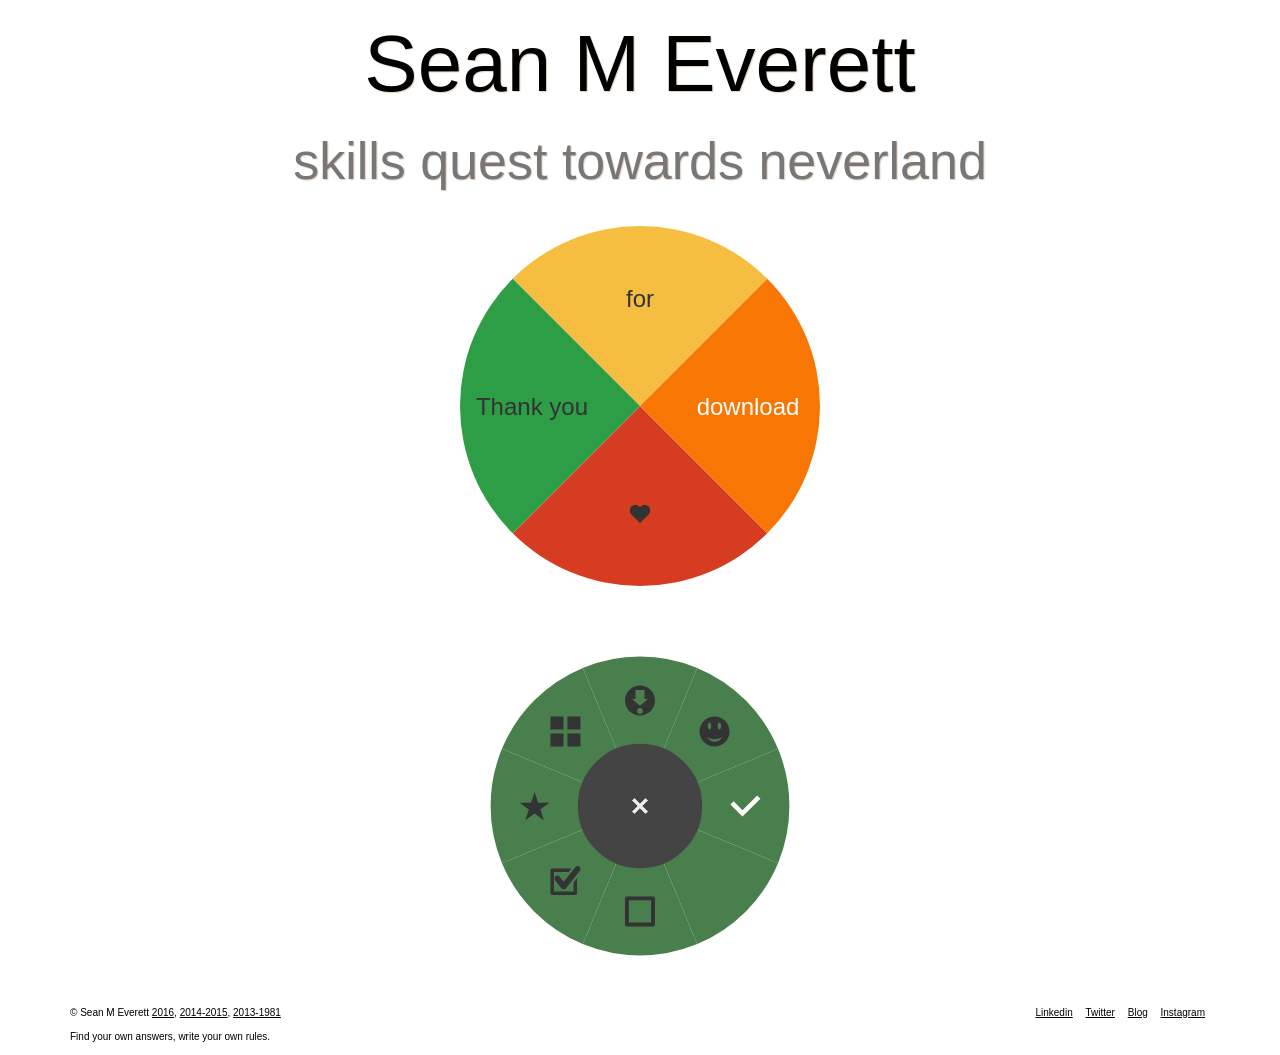
==== commit d01725c5: "initial wheel nav for skills unlocked" ====
--- a/index.html
+++ b/index.html
@@ -38,8 +38,24 @@
             </div>
         </div>
         
+        <div class="row center">
+            <div class="col-md-12">
+                <div id="wheelDiv"></div>
+                <div id='piemenu' data-wheelnav data-wheelnav-slicepath='DonutSlice' data-wheelnav-spreader data-wheelnav-spreaderpath='PieSpreader' data-wheelnav-rotateoff data-wheelnav-navangle='0' data-wheelnav-titleheight='30' data-wheelnav-cssmode data-wheelnav-init>
+                  <div data-wheelnav-navitemicon='check' onmouseup='alert("Place your logic here.");'></div>
+                  <div data-wheelnav-navitemimg='http://pmg.softwaretailoring.net/img/pmg_favicon.png' onmouseup='alert("Place your logic here.");'></div>
+                  <div data-wheelnav-navitemicon='checkbox' onmouseup='alert("Place your logic here.");'></div>
+                  <div data-wheelnav-navitemicon='checked' onmouseup='alert("Place your logic here.");'></div>
+                  <div data-wheelnav-navitemicon='star' onmouseup='alert("Place your logic here.");'></div>
+                  <div data-wheelnav-navitemicon='icons' onmouseup='alert("Place your logic here.");'></div>
+                  <div data-wheelnav-navitemicon='download' onmouseup='alert("Place your logic here.");'></div>
+                  <div data-wheelnav-navitemicon='smile' onmouseup='alert("Place your logic here.");'></div>
+                </div>
+            </div>
+        </div>
+        
 
-        <!-- FOOTER
+    <!-- FOOTER
     ================================================== -->
     <div class="container">
       <div class="footer">
@@ -80,7 +96,7 @@
 
 
 
-    <!-- JAVASCRIPT
+    <!-- STANDARD JAVASCRIPT
     ============================================================================ -->
     <script src="https://ajax.googleapis.com/ajax/libs/jquery/1.11.3/jquery.min.js"></script>
     <script src="https://maxcdn.bootstrapcdn.com/bootstrap/3.3.6/js/bootstrap.min.js" integrity="sha384-0mSbJDEHialfmuBBQP6A4Qrprq5OVfW37PRR3j5ELqxss1yVqOtnepnHVP9aJ7xS" crossorigin="anonymous"></script>
@@ -88,6 +104,33 @@
     <script src="js/ie10-viewport-bug-workaround.js"></script>
     <!-- retina images for hi-rez devices -->
     <script type="text/javascript" src="js/retina.min.js"></script>
+    <script type="text/javascript" src="js/wheelnav.min.js"></script>
+    <script type="text/javascript" src="js/raphael.min.js"></script>
+    <script type="text/javascript" src="js/raphael.icons.min.js"></script>
+        
+    <!-- WHEEL NAV
+    ============================================================================ -->
+    <script type="text/javascript">
+        window.onload = function () {
+            var wheel = new wheelnav("wheelDiv");
+
+            //This is the place for code snippets from the documentation -> http://wheelnavjs.softwaretailoring.net/documentation.html
+
+            wheel.createWheel(["Thank you", "for", "download", icon.fave]);
+            wheel.navigateWheel(2);
+
+            var piemenu = new wheelnav('piemenu');
+                piemenu.spreaderInTitle = icon.plus;
+                piemenu.spreaderOutTitle = icon.cross;
+                piemenu.spreaderRadius = piemenu.wheelRadius * 0.34;
+                piemenu.wheelRadius = piemenu.wheelRadius * 0.83;
+                piemenu.createWheel();
+                piemenu.setTooltips(['check','image','checkbox','checked','star','icons','download','smile']);
+                //http://pmg.softwaretailoring.net
+        };
+
+    </script>
+        
     
     <!-- GOOGLE ANALYTICS
     ============================================================================ -->
--- a/css/seanmeverett.css
+++ b/css/seanmeverett.css
@@ -1,5 +1,4 @@
 /* TYPOGRAPHY
-*
 *******************************************/
 body {
   font-family: 'Montserrat', sans-serif;
@@ -52,7 +51,6 @@
 
 
 /* NAVIGATION
-*
 *****************************************/
 .navbar {
   font-family: 'Montserrat', sans-serif;
@@ -94,23 +92,51 @@
 }
 
 
-/* MAILCHIMP
-*
+/* WHEEL NAV
 *******************************************/
-#mc_embed_signup {
- color: #000; 
-}
-#mc-embedded-subscribe-form {
-  border-color: #000;
-}
-#mc_embed_signup input.button {
-  background-color: #000;
-  color:  #fff;
-  border-color: #000;
+#wheelDiv {
+    height: 400px;
+    width: 400px;
+    margin: auto;
 }
 
+#wheelDiv>svg {
+    height: 100%;
+    width: 100%;
+}
+
+@media (max-width: 600px) {
+    #wheelDiv {
+        height: 350px;
+        width: 350px;
+    }
+}
+
+@media (max-width: 400px) {
+    #wheelDiv {
+        height: 300px;
+        width: 300px;
+    }
+}
+#piemenu > svg { width: 100%; height: 100%; }
+#piemenu { height: 400px; width: 400px; margin:auto; }
+@media (max-width: 400px) { #piemenu { height: 300px; width: 300px; } }
+
+[class|=wheelnav-piemenu-slice-basic] { fill: #497F4C; stroke: none; }
+[class|=wheelnav-piemenu-slice-selected] { fill: #497F4C; stroke: none; }
+[class|=wheelnav-piemenu-slice-hover] { fill: #497F4C;  stroke: none; fill-opacity: 0.77; cursor: pointer; }
+
+[class|=wheelnav-piemenu-title-basic] { fill: #333; stroke: none; }
+[class|=wheelnav-piemenu-title-selected] { fill: #fff; stroke: none; }
+[class|=wheelnav-piemenu-title-hover] { fill: #222; stroke: none; cursor: pointer; }
+
+.wheelnav-piemenu-spreader-in,
+.wheelnav-piemenu-spreader-out { fill: #444; stroke: #444; stroke-width: 2; cursor: pointer; }
+.wheelnav-piemenu-spreadertitle-in,
+.wheelnav-piemenu-spreadertitle-out { fill: #eee; stroke: #444; cursor: pointer; }
+
+
 /* FOOTER
-*
 *****************************************/
 .footer {
   font-size: 10px;
